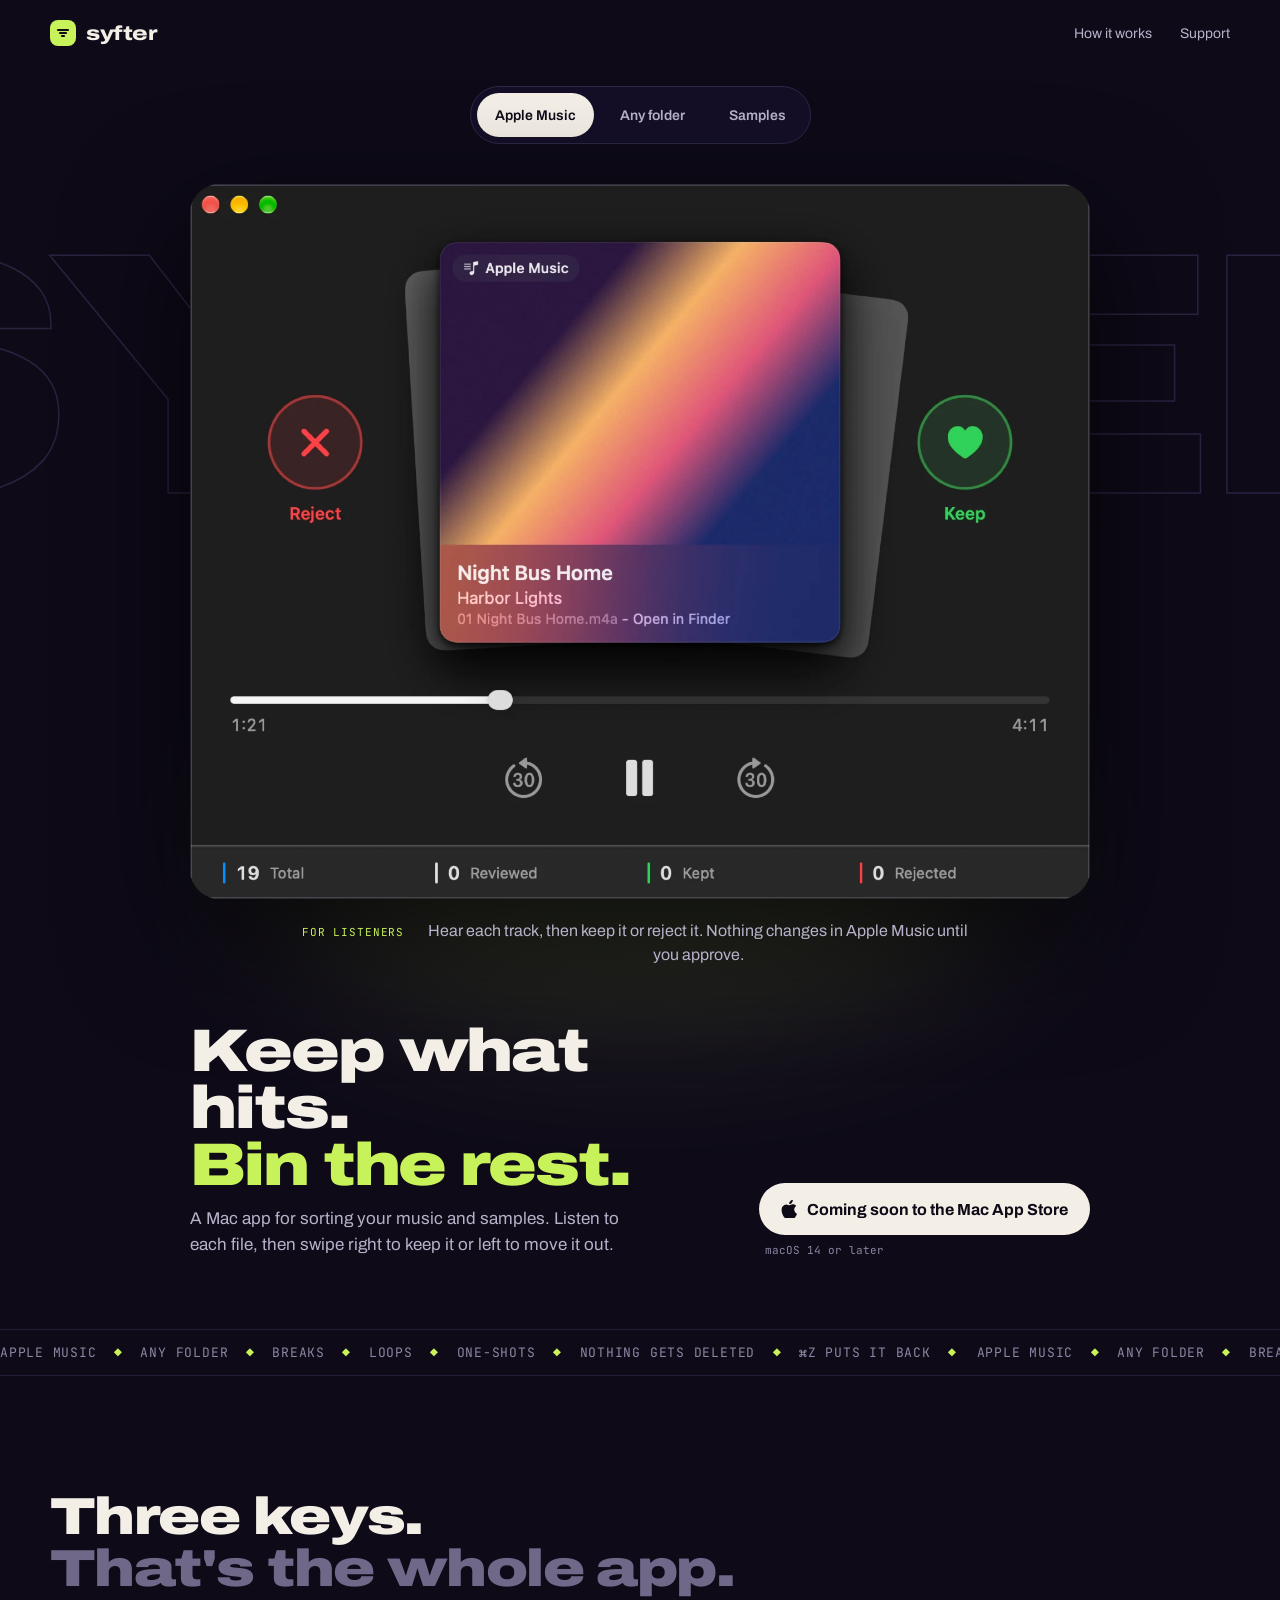
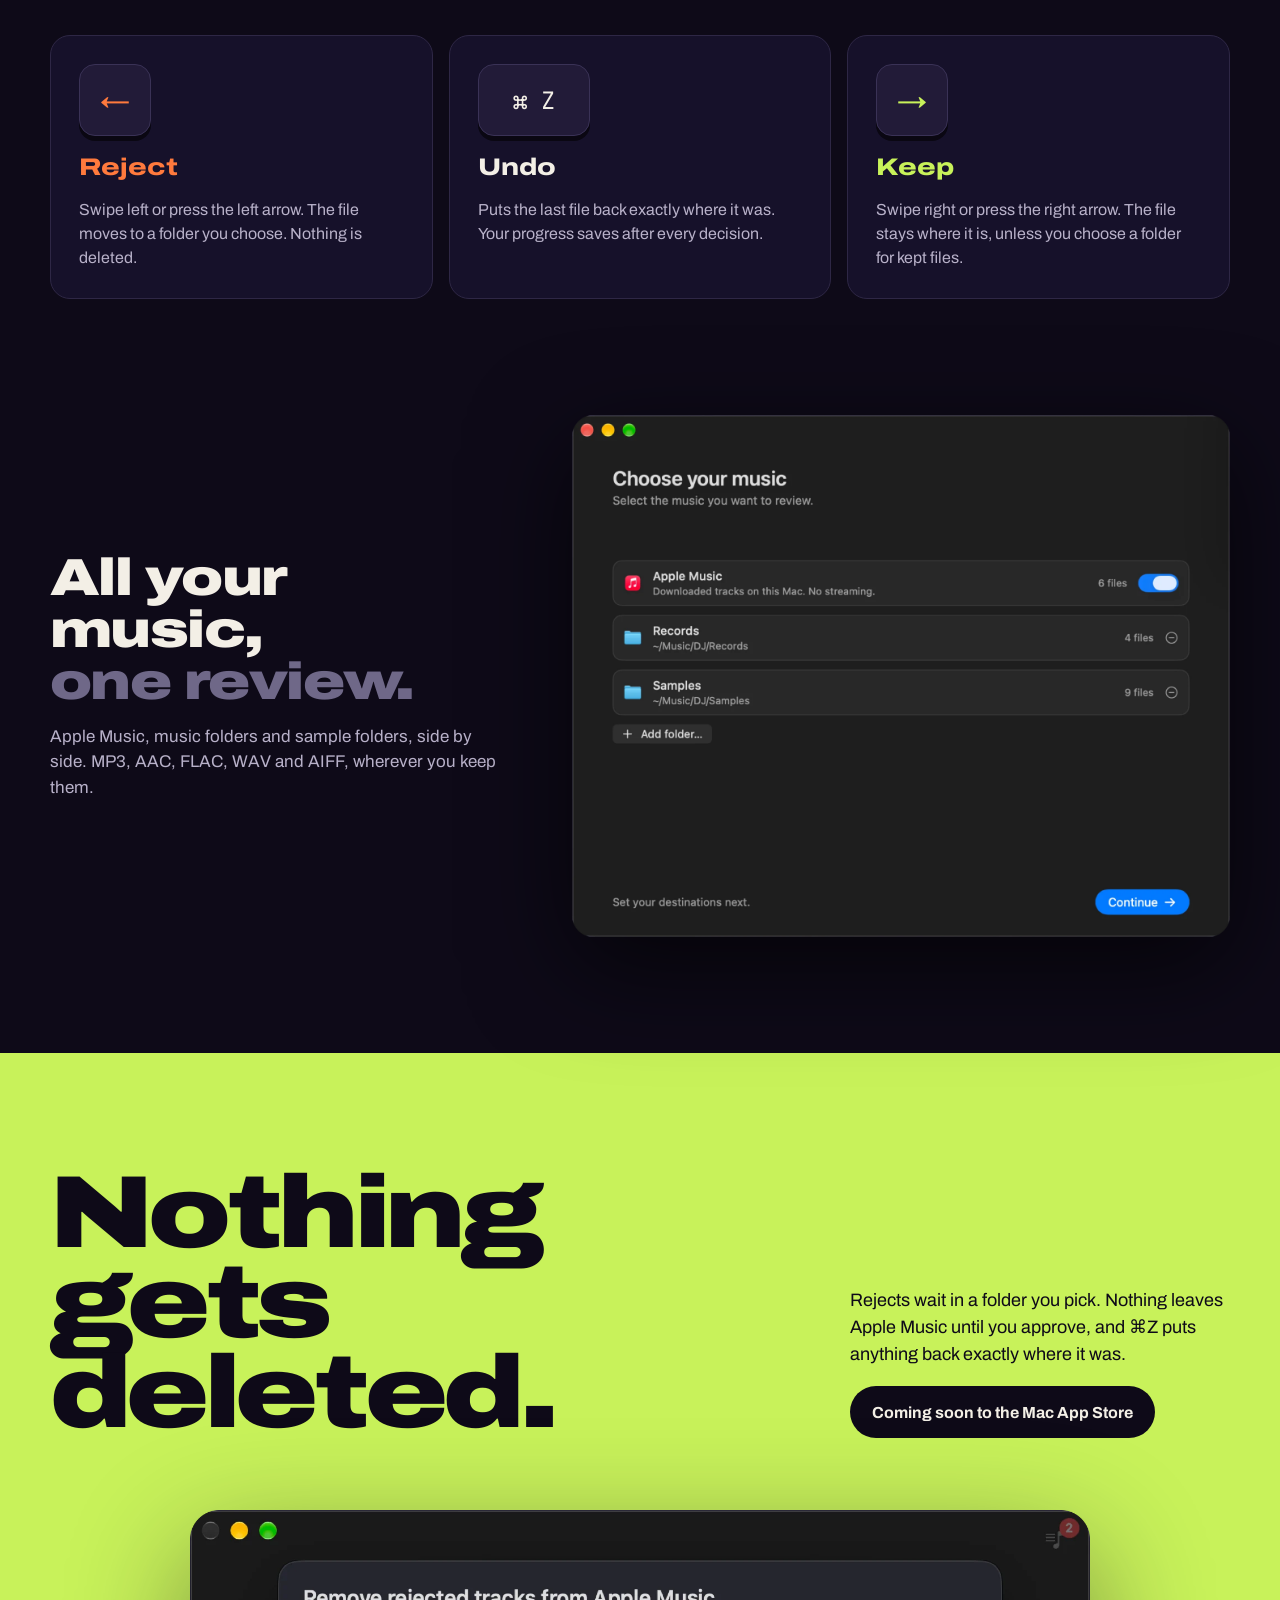
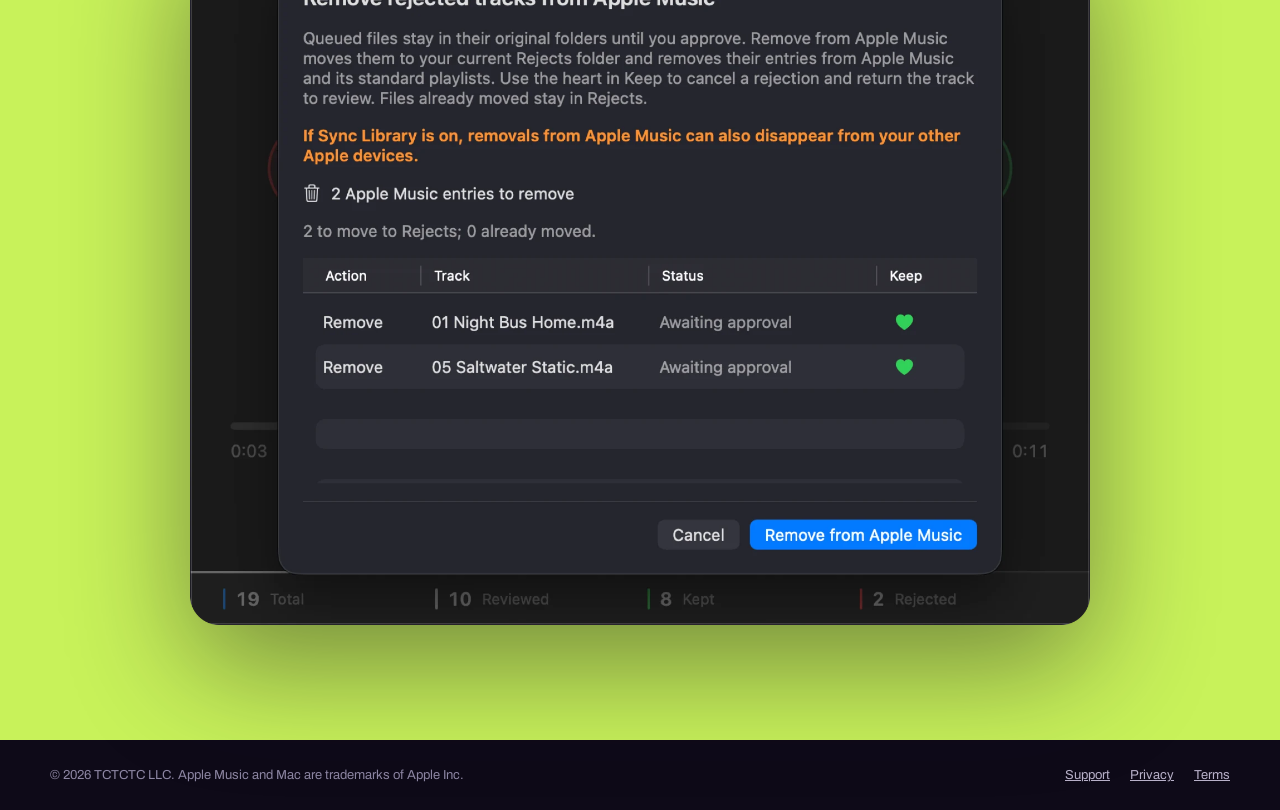
==== index.html @ 048ee3d4 "Redesign the site around the app The homepage follows the handoff brief: the real app windows lead, " ====
<!doctype html>
<html lang="en">
<head>
  <meta charset="utf-8">
  <meta name="viewport" content="width=device-width, initial-scale=1">
  <title>Syfter: sort your music and samples on Mac</title>
  <meta name="description" content="Syfter is a Mac app for sorting Apple Music, any folder of music, and your samples. Listen to each file, then keep it or reject it.">
  <link rel="canonical" href="https://syfter.app/">
  <meta property="og:type" content="website">
  <meta property="og:url" content="https://syfter.app/">
  <meta property="og:title" content="Syfter">
  <meta property="og:description" content="Keep the tracks you love. Clear out the rest.">
  <meta property="og:image" content="https://syfter.app/images/social.jpg">
  <meta name="twitter:card" content="summary_large_image">
  <meta name="theme-color" content="#0e0a18">
  <link rel="icon" href="/favicon.svg" type="image/svg+xml">
  <link rel="preconnect" href="https://fonts.googleapis.com">
  <link rel="preconnect" href="https://fonts.gstatic.com" crossorigin>
  <link rel="stylesheet" href="https://fonts.googleapis.com/css2?family=Archivo:wdth,wght@62..125,100..900&family=JetBrains+Mono:wght@400;600&display=swap">
  <link rel="preload" as="image" href="images/apple-music.webp" type="image/webp">
  <link rel="stylesheet" href="/style.css">
</head>
<body>

<section class="hero" id="top">
  <div class="hero-word" aria-hidden="true">SYFTER</div>

  <header class="site-header wrap">
    <a class="brand" href="#top">
      <span class="brand-mark" aria-hidden="true">
        <svg width="16" height="16" viewBox="0 0 16 16" fill="none" stroke="#0e0a18" stroke-width="2.2" stroke-linecap="round"><path d="M3 5h10M5 8h6M7 11h2"/></svg>
      </span>
      syfter
    </a>
    <nav class="site-nav" aria-label="Primary">
      <a href="#how">How it works</a>
      <a href="/support/">Support</a>
    </nav>
  </header>

  <div class="tabs" role="tablist" aria-label="What Syfter sorts">
    <button class="tab" role="tab" id="tab-am" aria-controls="showcase" aria-selected="true" data-index="0">Apple Music</button>
    <button class="tab" role="tab" id="tab-folder" aria-controls="showcase" aria-selected="false" tabindex="-1" data-index="1">Any folder</button>
    <button class="tab" role="tab" id="tab-samples" aria-controls="showcase" aria-selected="false" tabindex="-1" data-index="2">Samples</button>
  </div>

  <div class="showcase" id="showcase" role="tabpanel" aria-labelledby="tab-am" tabindex="0">
    <div class="showcase-glow" aria-hidden="true"></div>
    <div class="showcase-stage">
      <img class="shot" src="images/apple-music.webp" width="1626" height="1292" alt="Syfter reviewing Night Bus Home by Harbor Lights from Apple Music, with Reject and Keep on either side">
      <img class="shot" src="images/folder.webp" width="1626" height="1292" loading="lazy" hidden alt="Syfter reviewing Midnight Rollers by Cold Harbour Sound from a music folder">
      <img class="shot" src="images/samples.webp" width="1626" height="1292" loading="lazy" hidden alt="Syfter reviewing a Half Time Break 85 BPM sample">
    </div>
    <div class="showcase-caption" aria-live="off">
      <span class="kicker" data-kicker>FOR LISTENERS</span>
      <span class="caption" data-caption>Hear each track, then keep it or reject it. Nothing changes in Apple Music until you approve.</span>
    </div>
  </div>

  <div class="hero-copy">
    <div>
      <h1>Keep what hits.<br><span class="accent">Bin the rest.</span></h1>
      <p class="lede">A Mac app for sorting your music and samples. Listen to each file, then swipe right to keep it or left to move it out.</p>
    </div>
    <div class="cta-col">
      <a class="btn" href="#notify">
        <svg width="16" height="18" viewBox="0 0 16 18" fill="currentColor" aria-hidden="true"><path d="M13.2 9.6c0-2.3 1.9-3.4 2-3.5-1.1-1.6-2.8-1.8-3.4-1.8-1.4-.1-2.8.9-3.5.9-.7 0-1.8-.8-3-.8C3.7 4.4 2.2 5.3 1.4 6.8c-1.7 2.9-.4 7.2 1.2 9.6.8 1.2 1.7 2.4 3 2.4 1.2 0 1.6-.8 3.1-.8s1.8.8 3.1.8c1.3 0 2.1-1.2 2.9-2.3.9-1.3 1.3-2.6 1.3-2.7-.1 0-2.5-1-2.8-4.2zM10.9 2.8c.6-.8 1.1-1.9 1-3-.9 0-2.1.6-2.7 1.4-.6.7-1.1 1.8-1 2.9 1 .1 2.1-.5 2.7-1.3z"/></svg>
        Coming soon to the Mac App Store
      </a>
      <span class="req">macOS 14 or later</span>
    </div>
  </div>
</section>

<div class="ticker" aria-hidden="true">
  <div class="ticker-track">
    <span>APPLE MUSIC  <b>◆</b>  ANY FOLDER  <b>◆</b>  BREAKS  <b>◆</b>  LOOPS  <b>◆</b>  ONE-SHOTS  <b>◆</b>  NOTHING GETS DELETED  <b>◆</b>  ⌘Z PUTS IT BACK  <b>◆</b></span>
    <span>APPLE MUSIC  <b>◆</b>  ANY FOLDER  <b>◆</b>  BREAKS  <b>◆</b>  LOOPS  <b>◆</b>  ONE-SHOTS  <b>◆</b>  NOTHING GETS DELETED  <b>◆</b>  ⌘Z PUTS IT BACK  <b>◆</b></span>
  </div>
</div>

<section class="section" id="how">
  <div class="wrap">
    <h2>Three keys.<br><span class="dim">That's the whole app.</span></h2>
    <div class="keys">
      <div class="key-card">
        <div class="keycap is-reject" aria-hidden="true">←</div>
        <div class="key-title is-reject">Reject</div>
        <p>Swipe left or press the left arrow. The file moves to a folder you choose. Nothing is deleted.</p>
      </div>
      <div class="key-card">
        <div class="keycap keycap--wide" aria-hidden="true">⌘ Z</div>
        <div class="key-title">Undo</div>
        <p>Puts the last file back exactly where it was. Your progress saves after every decision.</p>
      </div>
      <div class="key-card">
        <div class="keycap is-keep" aria-hidden="true">→</div>
        <div class="key-title is-keep">Keep</div>
        <p>Swipe right or press the right arrow. The file stays where it is, unless you choose a folder for kept files.</p>
      </div>
    </div>
  </div>
</section>

<section class="section section--tight-top">
  <div class="wrap split">
    <div>
      <h2>All your music,<br><span class="dim">one review.</span></h2>
      <p class="lede">Apple Music, music folders and sample folders, side by side. MP3, AAC, FLAC, WAV and AIFF, wherever you keep them.</p>
    </div>
    <img src="images/choose-music.webp" width="1626" height="1292" loading="lazy" alt="Syfter's Choose your music screen, with Apple Music, a Records folder and a Samples folder selected">
  </div>
</section>

<section class="section trust" id="notify">
  <div class="wrap">
    <div class="trust-head">
      <h2>Nothing<br>gets deleted.</h2>
      <div class="trust-copy">
        <p>Rejects wait in a folder you pick. Nothing leaves Apple Music until you approve, and ⌘Z puts anything back exactly where it was.</p>
        <a class="btn btn--dark" href="#top">Coming soon to the Mac App Store</a>
      </div>
    </div>
    <img src="images/approve.webp" width="1626" height="1292" loading="lazy" alt="Syfter's approval sheet listing rejected tracks awaiting approval before removal from Apple Music">
  </div>
</section>

<footer class="site-footer">
  <div class="wrap">
    <span>© 2026 TCTCTC LLC. Apple Music and Mac are trademarks of Apple Inc.</span>
    <nav aria-label="Legal">
      <a href="/support/">Support</a>
      <a href="/privacy/">Privacy</a>
      <a href="https://www.apple.com/legal/internet-services/itunes/dev/stdeula/">Terms</a>
    </nav>
  </div>
</footer>

<script>
(() => {
  const SLIDES = [
    { kicker: 'FOR LISTENERS', caption: 'Hear each track, then keep it or reject it. Nothing changes in Apple Music until you approve.' },
    { kicker: 'FOR DJS', caption: 'Point it at one or more folders. Each song starts partway in, so you hear the part that matters.' },
    { kicker: 'FOR PRODUCERS', caption: 'Breaks, loops and one-shots, from any folder. Anything under a minute plays from the start.' }
  ];
  const tabs = [...document.querySelectorAll('.tab')];
  const imgs = [...document.querySelectorAll('.showcase-stage img')];
  const panel = document.getElementById('showcase');
  const live = panel.querySelector('.showcase-caption');
  const kicker = document.querySelector('[data-kicker]');
  const caption = document.querySelector('[data-caption]');
  const reduced = matchMedia('(prefers-reduced-motion: reduce)').matches;
  let current = 0, timer = null;

  function show(i, focus) {
    current = (i + SLIDES.length) % SLIDES.length;
    tabs.forEach((t, n) => {
      const on = n === current;
      t.setAttribute('aria-selected', on);
      t.tabIndex = on ? 0 : -1;
      if (on && focus) t.focus();
    });
    panel.setAttribute('aria-labelledby', tabs[current].id);
    imgs.forEach((img, n) => { img.hidden = n !== current; });
    kicker.textContent = SLIDES[current].kicker;
    caption.textContent = SLIDES[current].caption;
  }
  // Auto-advance stops for good on the first interaction. Only changes the visitor makes are
  // announced, so a screen reader is not read a new caption every five seconds.
  function stop() { clearInterval(timer); timer = null; live.setAttribute('aria-live', 'polite'); }

  tabs.forEach((t, n) => t.addEventListener('click', () => { stop(); show(n); }));
  document.querySelector('.tabs').addEventListener('keydown', (e) => {
    const to = { ArrowRight: current + 1, ArrowLeft: current - 1, Home: 0, End: SLIDES.length - 1 }[e.key];
    if (to === undefined) return;
    stop(); show(to, true); e.preventDefault();
  });
  if (!reduced) timer = setInterval(() => show(current + 1), 5000);
})();
</script>
</body>
</html>
---- style.css ----
:root {
  --ink: #0e0a18;
  --surface: #16112a;
  --surface-2: #221b38;
  --line: #2e2745;
  --line-2: #3a3256;
  --text: #f3efe6;
  --muted: #b8b1c9;
  --faint: #8d86a3;
  --dim: #6f6888;
  --outline: #2a2340;
  --accent: #c8f25a;   /* keep */
  --reject: #ff7a3d;
  --display: 'Archivo', system-ui, sans-serif;
  --mono: 'JetBrains Mono', ui-monospace, monospace;
  --gutter: clamp(16px, 4vw, 48px);
  --max: 1180px;
}
*, *::before, *::after { box-sizing: border-box; }
html { scroll-behavior: smooth; }
body { margin: 0; background: var(--ink); color: var(--text); font-family: var(--display); -webkit-font-smoothing: antialiased; overflow-x: hidden; }
img { max-width: 100%; height: auto; display: block; }
a { color: inherit; }
.wrap { width: 100%; max-width: var(--max); margin: 0 auto; }
.mono { font-family: var(--mono); }
.wide { font-stretch: 125%; }
.shot { filter: drop-shadow(0 40px 60px rgba(0,0,0,.7)); }

/* Header */
.site-header { position: relative; z-index: 2; display: flex; justify-content: space-between; align-items: center; gap: 16px; }
.brand { display: flex; align-items: center; gap: 10px; text-decoration: none; font-weight: 800; font-stretch: 125%; font-size: 20px; letter-spacing: -.02em; }
.brand-mark { width: 26px; height: 26px; border-radius: 8px; background: var(--accent); display: grid; place-items: center; }
.site-nav { display: flex; gap: clamp(12px, 2.5vw, 28px); font-size: 14px; }
.site-nav a { color: var(--muted); text-decoration: none; }
.site-nav a:hover { color: var(--text); }

/* Hero */
.hero { position: relative; padding: 20px var(--gutter) 72px; display: flex; flex-direction: column; align-items: center; gap: clamp(24px, 3.5vw, 40px); overflow: hidden; }
.hero-word { position: absolute; left: 50%; top: clamp(150px, 20vw, 240px); transform: translateX(-50%); font-size: clamp(120px, 27vw, 400px); font-weight: 900; font-stretch: 125%; letter-spacing: -.04em; line-height: .8; color: transparent; -webkit-text-stroke: 1.5px var(--outline); white-space: nowrap; pointer-events: none; user-select: none; }
.tabs { position: relative; display: flex; flex-wrap: wrap; justify-content: center; gap: 8px; padding: 6px; border-radius: 999px; background: rgba(22,17,42,.85); border: 1px solid var(--line); }
.tab { min-height: 44px; padding: 0 18px; border-radius: 999px; border: 0; cursor: pointer; font: 600 14px var(--display); background: transparent; color: var(--muted); transition: background .2s, color .2s; }
.tab[aria-selected="true"] { background: var(--text); color: var(--ink); }
.tab:focus-visible { outline: 2px solid var(--accent); outline-offset: 2px; }
.showcase { position: relative; margin: 0; width: 100%; max-width: 900px; }
.showcase-glow { position: absolute; left: 8%; right: 8%; bottom: -6%; height: 40%; background: var(--accent); opacity: .16; filter: blur(80px); border-radius: 50%; }
.showcase-stage { position: relative; display: grid; }
/* A true crossfade: the outgoing image keeps its visibility until its fade has finished. */
.showcase-stage img { grid-area: 1 / 1; transition: opacity .45s ease, visibility 0s; }
.showcase-stage img[hidden] { display: block; opacity: 0; visibility: hidden; transition: opacity .45s ease, visibility 0s linear .45s; }
.showcase:focus-visible { outline: 2px solid var(--accent); outline-offset: 8px; border-radius: 12px; }
.showcase-caption { position: relative; margin-top: 20px; display: flex; flex-wrap: wrap; align-items: baseline; justify-content: center; gap: 6px 14px; text-align: center; }
.kicker { font-family: var(--mono); font-size: 11px; letter-spacing: .08em; color: var(--accent); }
.caption { color: var(--muted); font-size: 16px; line-height: 1.5; max-width: 560px; }
.hero-copy { position: relative; width: 100%; max-width: 900px; margin-top: 16px; display: flex; flex-wrap: wrap; align-items: flex-end; justify-content: space-between; gap: 24px; }
.hero-copy > div:first-child { flex: 1 1 380px; display: flex; flex-direction: column; gap: 12px; }
h1 { margin: 0; font-weight: 900; font-stretch: 125%; font-size: clamp(34px, 5.4vw, 60px); line-height: .95; letter-spacing: -.035em; }
.accent { color: var(--accent); }
.lede { margin: 0; color: var(--muted); font-size: 17px; line-height: 1.5; max-width: 460px; }
.cta-col { display: flex; flex-direction: column; gap: 8px; align-items: flex-start; }
.btn { display: inline-flex; align-items: center; gap: 10px; min-height: 52px; padding: 0 22px; border-radius: 999px; background: var(--text); color: var(--ink); text-decoration: none; font-weight: 700; font-size: 16px; }
.btn--dark { background: var(--ink); color: var(--text); }
.req { font-family: var(--mono); font-size: 11px; color: var(--faint); padding-left: 6px; }

/* Ticker */
.ticker { border-block: 1px solid #241d38; padding: 14px 0; overflow: hidden; font-family: var(--mono); font-size: 13px; letter-spacing: .06em; color: var(--faint); }
.ticker-track { display: flex; width: max-content; animation: tick 40s linear infinite; }
.ticker-track span { white-space: pre; padding-right: 1.5em; }
.ticker b { color: var(--accent); font-weight: 400; }
@keyframes tick { to { transform: translateX(-50%); } }

/* Sections */
.section { padding: clamp(64px, 9vw, 120px) var(--gutter); }
.section--tight-top { padding-top: 0; }
h2 { margin: 0; font-weight: 900; font-stretch: 125%; font-size: clamp(30px, 4.6vw, 52px); letter-spacing: -.03em; line-height: 1; }
h2 .dim { color: var(--dim); }
.keys { display: flex; flex-wrap: wrap; gap: 16px; margin-top: 40px; }
.key-card { flex: 1 1 260px; background: var(--surface); border: 1px solid var(--line); border-radius: 20px; padding: 28px; display: flex; flex-direction: column; gap: 18px; }
.keycap { width: 72px; height: 72px; border-radius: 16px; background: var(--surface-2); border: 1px solid var(--line-2); box-shadow: 0 5px 0 #0a0712; display: grid; place-items: center; font-size: 30px; }
.keycap--wide { width: 112px; font-family: var(--mono); font-size: 24px; }
.key-title { font-weight: 800; font-stretch: 125%; font-size: 24px; }
.key-card p { margin: 0; color: var(--muted); font-size: 16px; line-height: 1.5; }
.is-reject { color: var(--reject); }
.is-keep { color: var(--accent); }
.split { display: flex; flex-wrap: wrap; align-items: center; gap: clamp(32px, 5vw, 64px); }
.split > div { flex: 1 1 320px; display: flex; flex-direction: column; gap: 16px; }
.split > img { flex: 1 1 520px; min-width: 0; filter: drop-shadow(0 30px 50px rgba(0,0,0,.65)); }

/* Trust */
.trust { background: var(--accent); color: var(--ink); }
.trust .wrap { display: flex; flex-direction: column; gap: clamp(40px, 6vw, 72px); }
.trust-head { display: flex; flex-wrap: wrap; align-items: flex-end; justify-content: space-between; gap: 32px; }
.trust h2 { flex: 1 1 480px; font-size: clamp(44px, 8vw, 110px); letter-spacing: -.045em; line-height: .88; }
.trust-copy { flex: 0 1 380px; display: flex; flex-direction: column; gap: 18px; }
.trust-copy p { margin: 0; font-size: 18px; line-height: 1.5; }
.trust-copy .btn { align-self: flex-start; }
.trust img { width: 100%; max-width: 900px; margin: 0 auto; filter: drop-shadow(0 40px 60px rgba(14,10,24,.45)); }

/* Footer */
.site-footer { padding: 28px var(--gutter); }
.site-footer .wrap { display: flex; flex-wrap: wrap; justify-content: space-between; gap: 16px; font-size: 13px; color: var(--faint); }
.site-footer nav { display: flex; gap: 20px; }
.site-footer a { color: var(--muted); }

/* Support and Privacy: the same ground, header and footer, with a readable text column. */
.page-top { padding: 20px var(--gutter) 0; }
.page { max-width: 720px; margin: 0 auto; padding: clamp(48px, 8vw, 96px) var(--gutter) clamp(64px, 9vw, 120px); font-size: 17px; line-height: 1.6; }
.page h1 { font-size: clamp(34px, 5.4vw, 60px); }
.page .updated { margin: 14px 0 0; font-family: var(--mono); font-size: 12px; letter-spacing: .04em; color: var(--faint); }
.page h2 { margin-top: 48px; font-size: clamp(22px, 3vw, 28px); line-height: 1.15; letter-spacing: -.02em; }
.page p, .page li { color: var(--muted); }
.page ul { padding-left: 22px; }
.page li + li { margin-top: 6px; }
.page a { color: var(--accent); }
.contact { margin-top: 28px; padding: 20px 24px; border-radius: 20px; background: var(--surface); border: 1px solid var(--line); }
.contact p { margin: 0; color: var(--text); }
.contact a { font-weight: 700; }
details { border-bottom: 1px solid var(--line); padding: 16px 0; }
details:first-of-type { margin-top: 20px; border-top: 1px solid var(--line); }
summary { min-height: 28px; cursor: pointer; font-weight: 700; color: var(--text); list-style-position: inside; }
summary:focus-visible { outline: 2px solid var(--accent); outline-offset: 4px; }
details p, details ul { margin: 12px 0 0; }
kbd { font: 600 13px/1 var(--mono); padding: 3px 7px; border-radius: 6px; background: var(--surface-2); border: 1px solid var(--line-2); box-shadow: 0 2px 0 #0a0712; color: var(--text); }

@media (prefers-reduced-motion: reduce) {
  html { scroll-behavior: auto; }
  .ticker-track { animation: none; }
  .showcase-stage img, .showcase-stage img[hidden] { transition: none; }
}
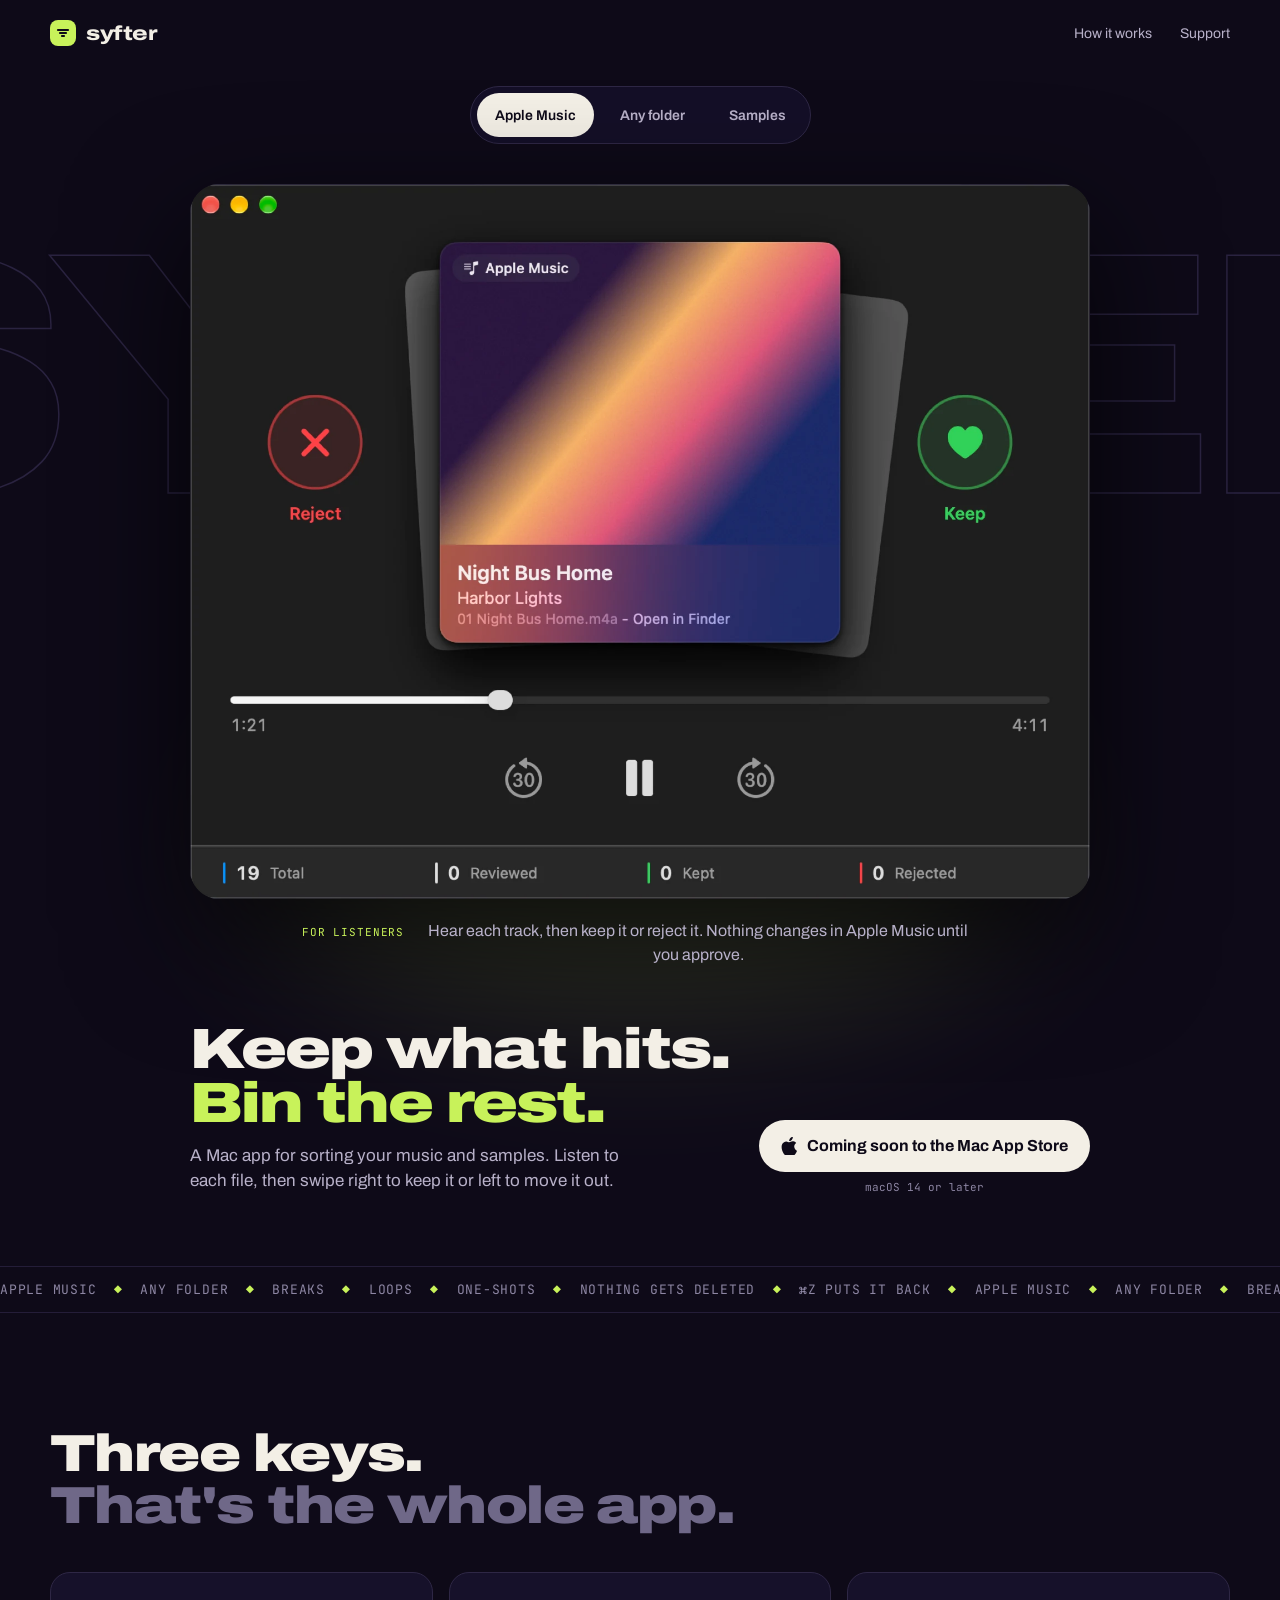
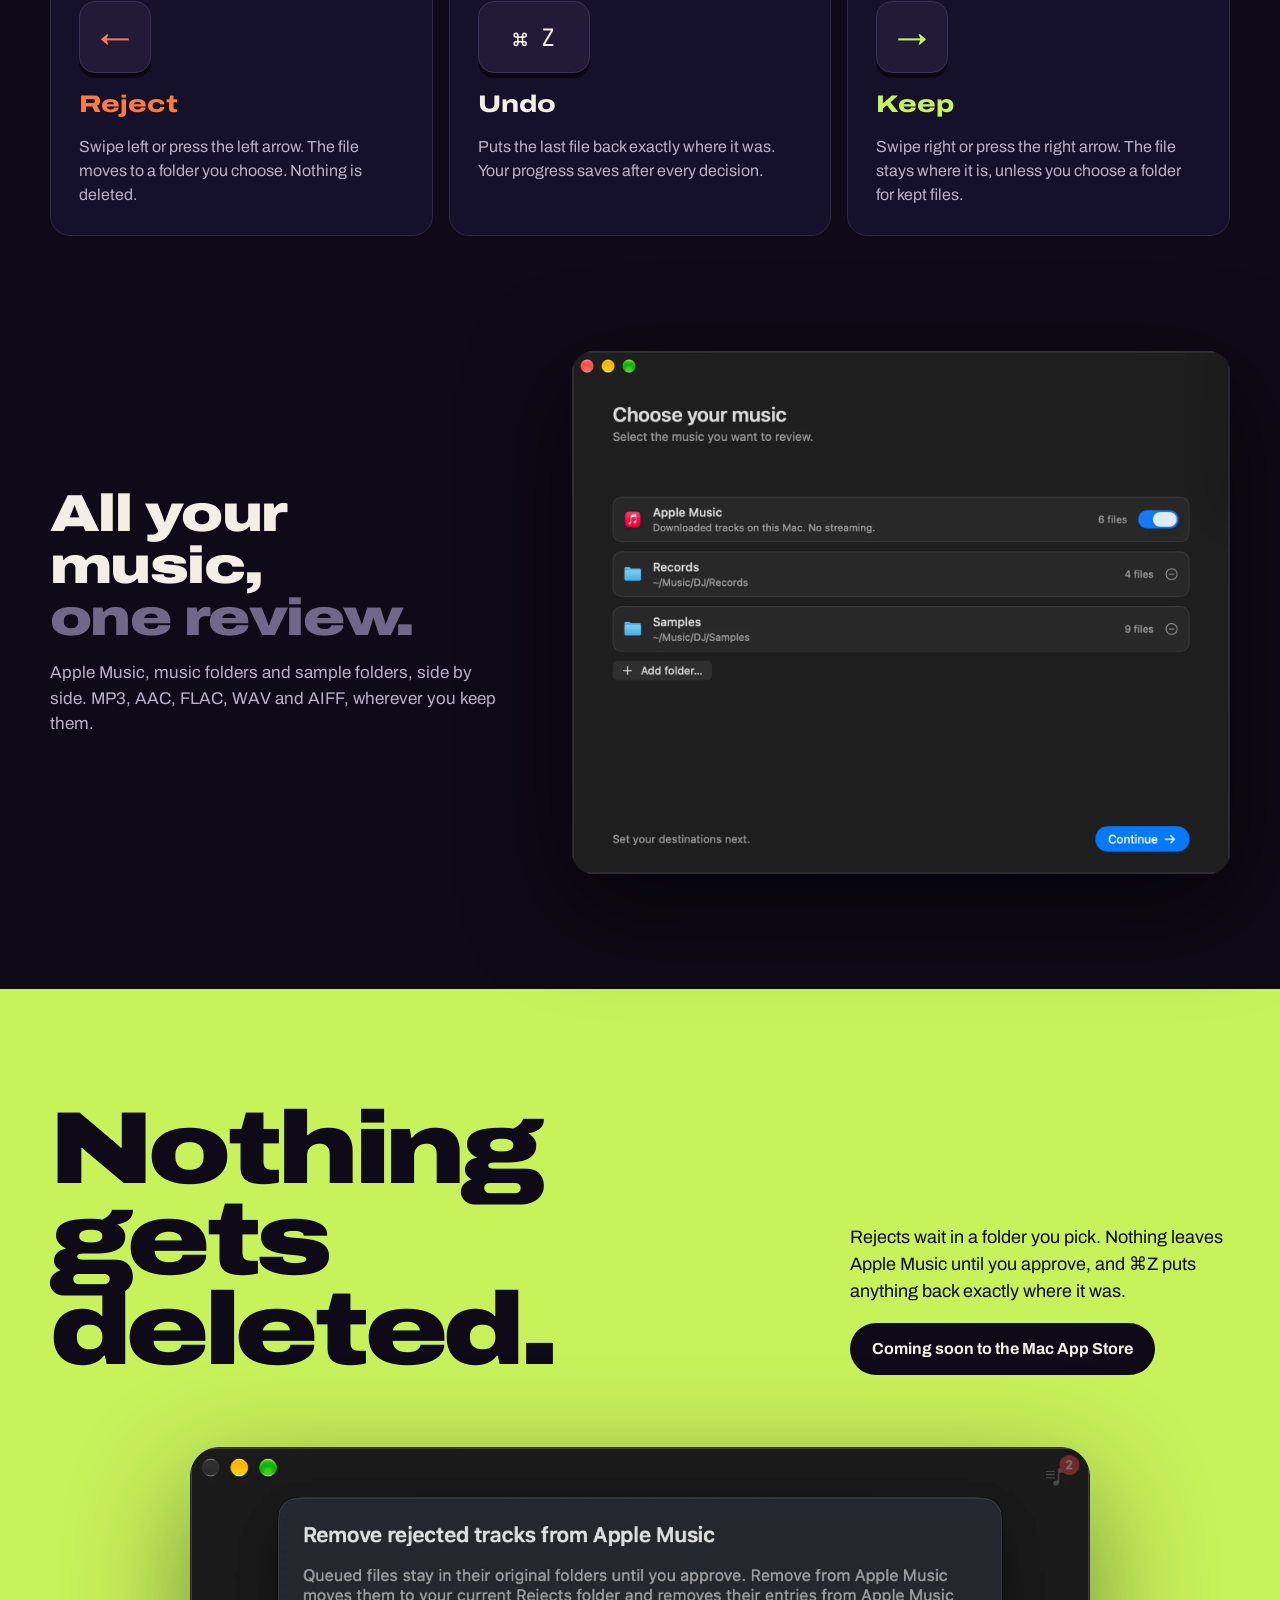
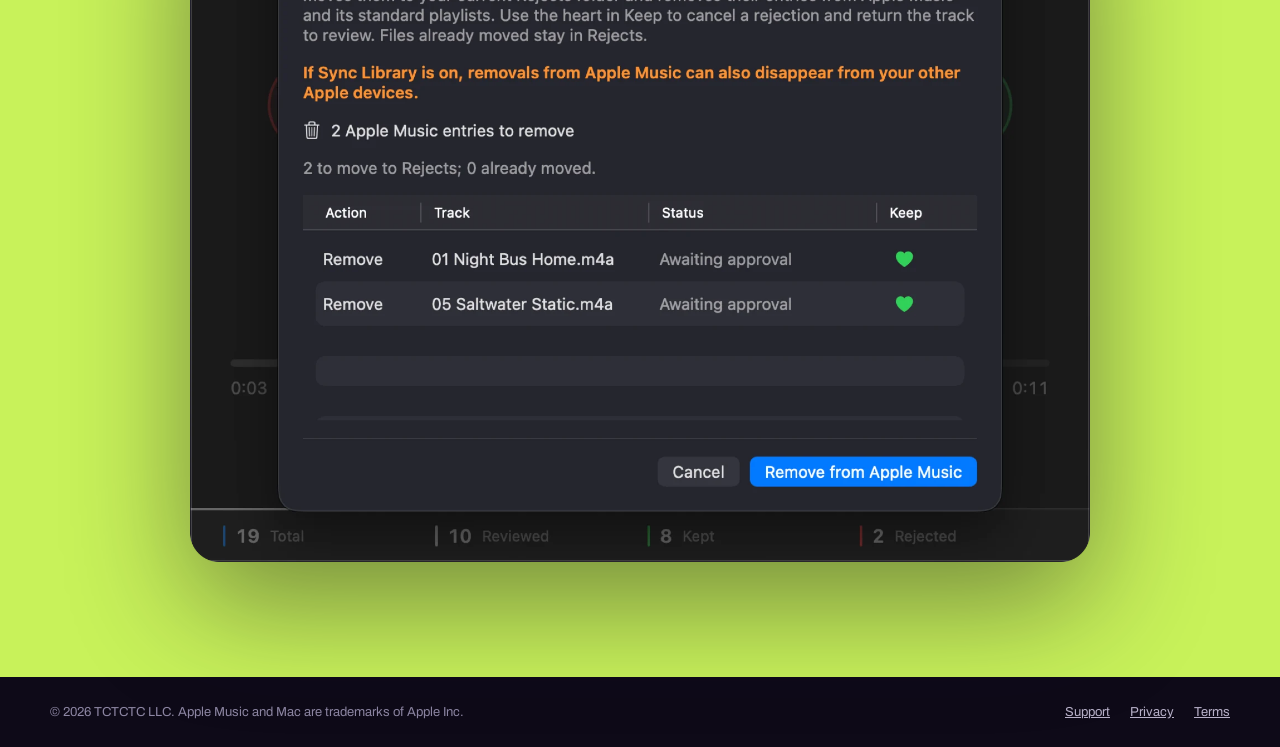
==== commit b7c98406: "Keep the headline lines whole, center the note, never end the ticker "Keep what hits." is sized to i" ====
--- a/index.html
+++ b/index.html
@@ -74,8 +74,8 @@
 
 <div class="ticker" aria-hidden="true">
   <div class="ticker-track">
-    <span>APPLE MUSIC  <b>◆</b>  ANY FOLDER  <b>◆</b>  BREAKS  <b>◆</b>  LOOPS  <b>◆</b>  ONE-SHOTS  <b>◆</b>  NOTHING GETS DELETED  <b>◆</b>  ⌘Z PUTS IT BACK  <b>◆</b></span>
-    <span>APPLE MUSIC  <b>◆</b>  ANY FOLDER  <b>◆</b>  BREAKS  <b>◆</b>  LOOPS  <b>◆</b>  ONE-SHOTS  <b>◆</b>  NOTHING GETS DELETED  <b>◆</b>  ⌘Z PUTS IT BACK  <b>◆</b></span>
+    <span>APPLE MUSIC  <b>◆</b>  ANY FOLDER  <b>◆</b>  BREAKS  <b>◆</b>  LOOPS  <b>◆</b>  ONE-SHOTS  <b>◆</b>  NOTHING GETS DELETED  <b>◆</b>  ⌘Z PUTS IT BACK  <b>◆</b>  APPLE MUSIC  <b>◆</b>  ANY FOLDER  <b>◆</b>  BREAKS  <b>◆</b>  LOOPS  <b>◆</b>  ONE-SHOTS  <b>◆</b>  NOTHING GETS DELETED  <b>◆</b>  ⌘Z PUTS IT BACK  <b>◆</b>  APPLE MUSIC  <b>◆</b>  ANY FOLDER  <b>◆</b>  BREAKS  <b>◆</b>  LOOPS  <b>◆</b>  ONE-SHOTS  <b>◆</b>  NOTHING GETS DELETED  <b>◆</b>  ⌘Z PUTS IT BACK  <b>◆</b>  APPLE MUSIC  <b>◆</b>  ANY FOLDER  <b>◆</b>  BREAKS  <b>◆</b>  LOOPS  <b>◆</b>  ONE-SHOTS  <b>◆</b>  NOTHING GETS DELETED  <b>◆</b>  ⌘Z PUTS IT BACK  <b>◆</b>  </span>
+    <span>APPLE MUSIC  <b>◆</b>  ANY FOLDER  <b>◆</b>  BREAKS  <b>◆</b>  LOOPS  <b>◆</b>  ONE-SHOTS  <b>◆</b>  NOTHING GETS DELETED  <b>◆</b>  ⌘Z PUTS IT BACK  <b>◆</b>  APPLE MUSIC  <b>◆</b>  ANY FOLDER  <b>◆</b>  BREAKS  <b>◆</b>  LOOPS  <b>◆</b>  ONE-SHOTS  <b>◆</b>  NOTHING GETS DELETED  <b>◆</b>  ⌘Z PUTS IT BACK  <b>◆</b>  APPLE MUSIC  <b>◆</b>  ANY FOLDER  <b>◆</b>  BREAKS  <b>◆</b>  LOOPS  <b>◆</b>  ONE-SHOTS  <b>◆</b>  NOTHING GETS DELETED  <b>◆</b>  ⌘Z PUTS IT BACK  <b>◆</b>  APPLE MUSIC  <b>◆</b>  ANY FOLDER  <b>◆</b>  BREAKS  <b>◆</b>  LOOPS  <b>◆</b>  ONE-SHOTS  <b>◆</b>  NOTHING GETS DELETED  <b>◆</b>  ⌘Z PUTS IT BACK  <b>◆</b>  </span>
   </div>
 </div>
 
--- a/style.css
+++ b/style.css
@@ -52,19 +52,22 @@
 .kicker { font-family: var(--mono); font-size: 11px; letter-spacing: .08em; color: var(--accent); }
 .caption { color: var(--muted); font-size: 16px; line-height: 1.5; max-width: 560px; }
 .hero-copy { position: relative; width: 100%; max-width: 900px; margin-top: 16px; display: flex; flex-wrap: wrap; align-items: flex-end; justify-content: space-between; gap: 24px; }
-.hero-copy > div:first-child { flex: 1 1 380px; display: flex; flex-direction: column; gap: 12px; }
+.hero-copy > div:first-child { flex: 1 1 380px; display: flex; flex-direction: column; gap: 12px; container-type: inline-size; }
 h1 { margin: 0; font-weight: 900; font-stretch: 125%; font-size: clamp(34px, 5.4vw, 60px); line-height: .95; letter-spacing: -.035em; }
+/* Each line of the hero headline stays on one row: "Keep what hits." is 9.52em wide, so it is sized to its column. */
+.hero-copy h1 { white-space: nowrap; font-size: clamp(26px, 10.4cqi, 60px); }
 .accent { color: var(--accent); }
 .lede { margin: 0; color: var(--muted); font-size: 17px; line-height: 1.5; max-width: 460px; }
-.cta-col { display: flex; flex-direction: column; gap: 8px; align-items: flex-start; }
+.cta-col { display: flex; flex-direction: column; gap: 8px; align-items: center; }
 .btn { display: inline-flex; align-items: center; gap: 10px; min-height: 52px; padding: 0 22px; border-radius: 999px; background: var(--text); color: var(--ink); text-decoration: none; font-weight: 700; font-size: 16px; }
 .btn--dark { background: var(--ink); color: var(--text); }
-.req { font-family: var(--mono); font-size: 11px; color: var(--faint); padding-left: 6px; }
+.req { font-family: var(--mono); font-size: 11px; color: var(--faint); }
 
 /* Ticker */
 .ticker { border-block: 1px solid #241d38; padding: 14px 0; overflow: hidden; font-family: var(--mono); font-size: 13px; letter-spacing: .06em; color: var(--faint); }
-.ticker-track { display: flex; width: max-content; animation: tick 40s linear infinite; }
-.ticker-track span { white-space: pre; padding-right: 1.5em; }
+/* Each half holds the phrase four times (about 3,800px), so the loop never shows an end, even on an ultrawide screen. */
+.ticker-track { display: flex; width: max-content; animation: tick 160s linear infinite; }
+.ticker-track span { white-space: pre; }
 .ticker b { color: var(--accent); font-weight: 400; }
 @keyframes tick { to { transform: translateX(-50%); } }
 
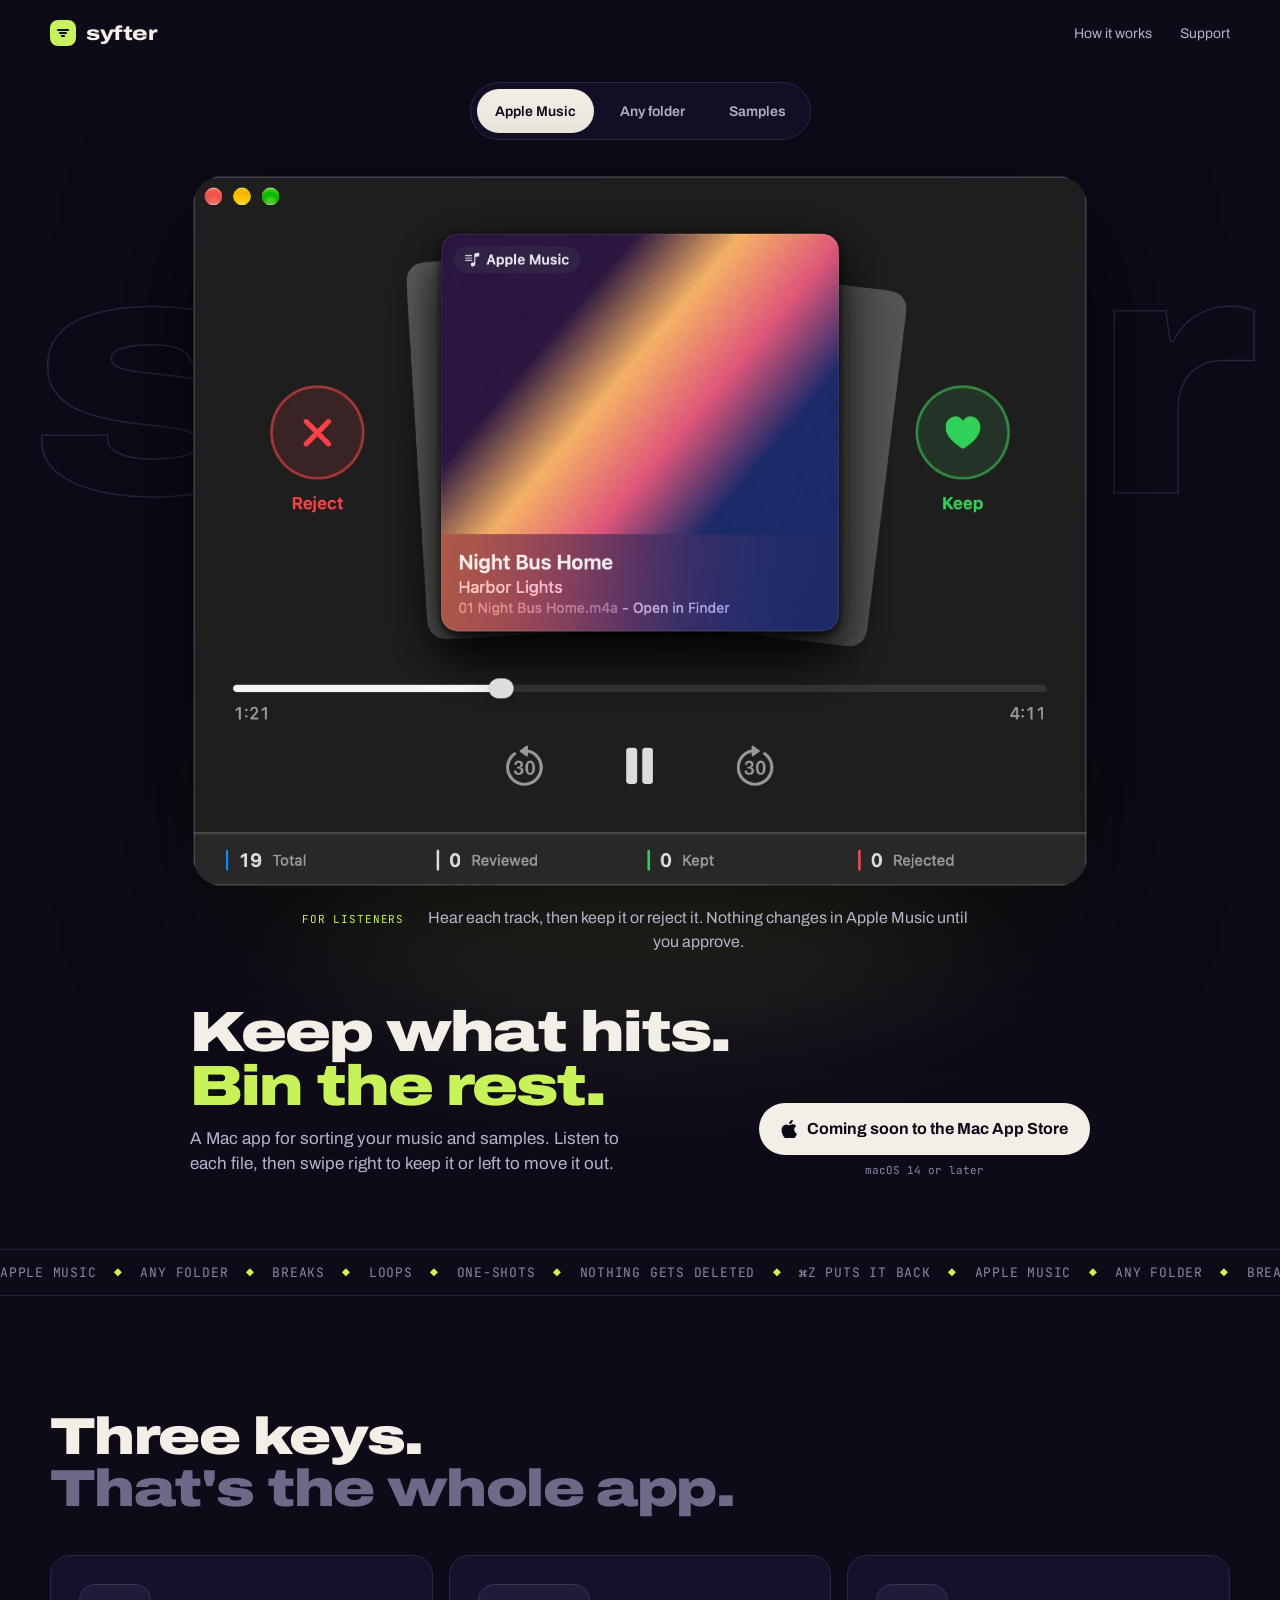
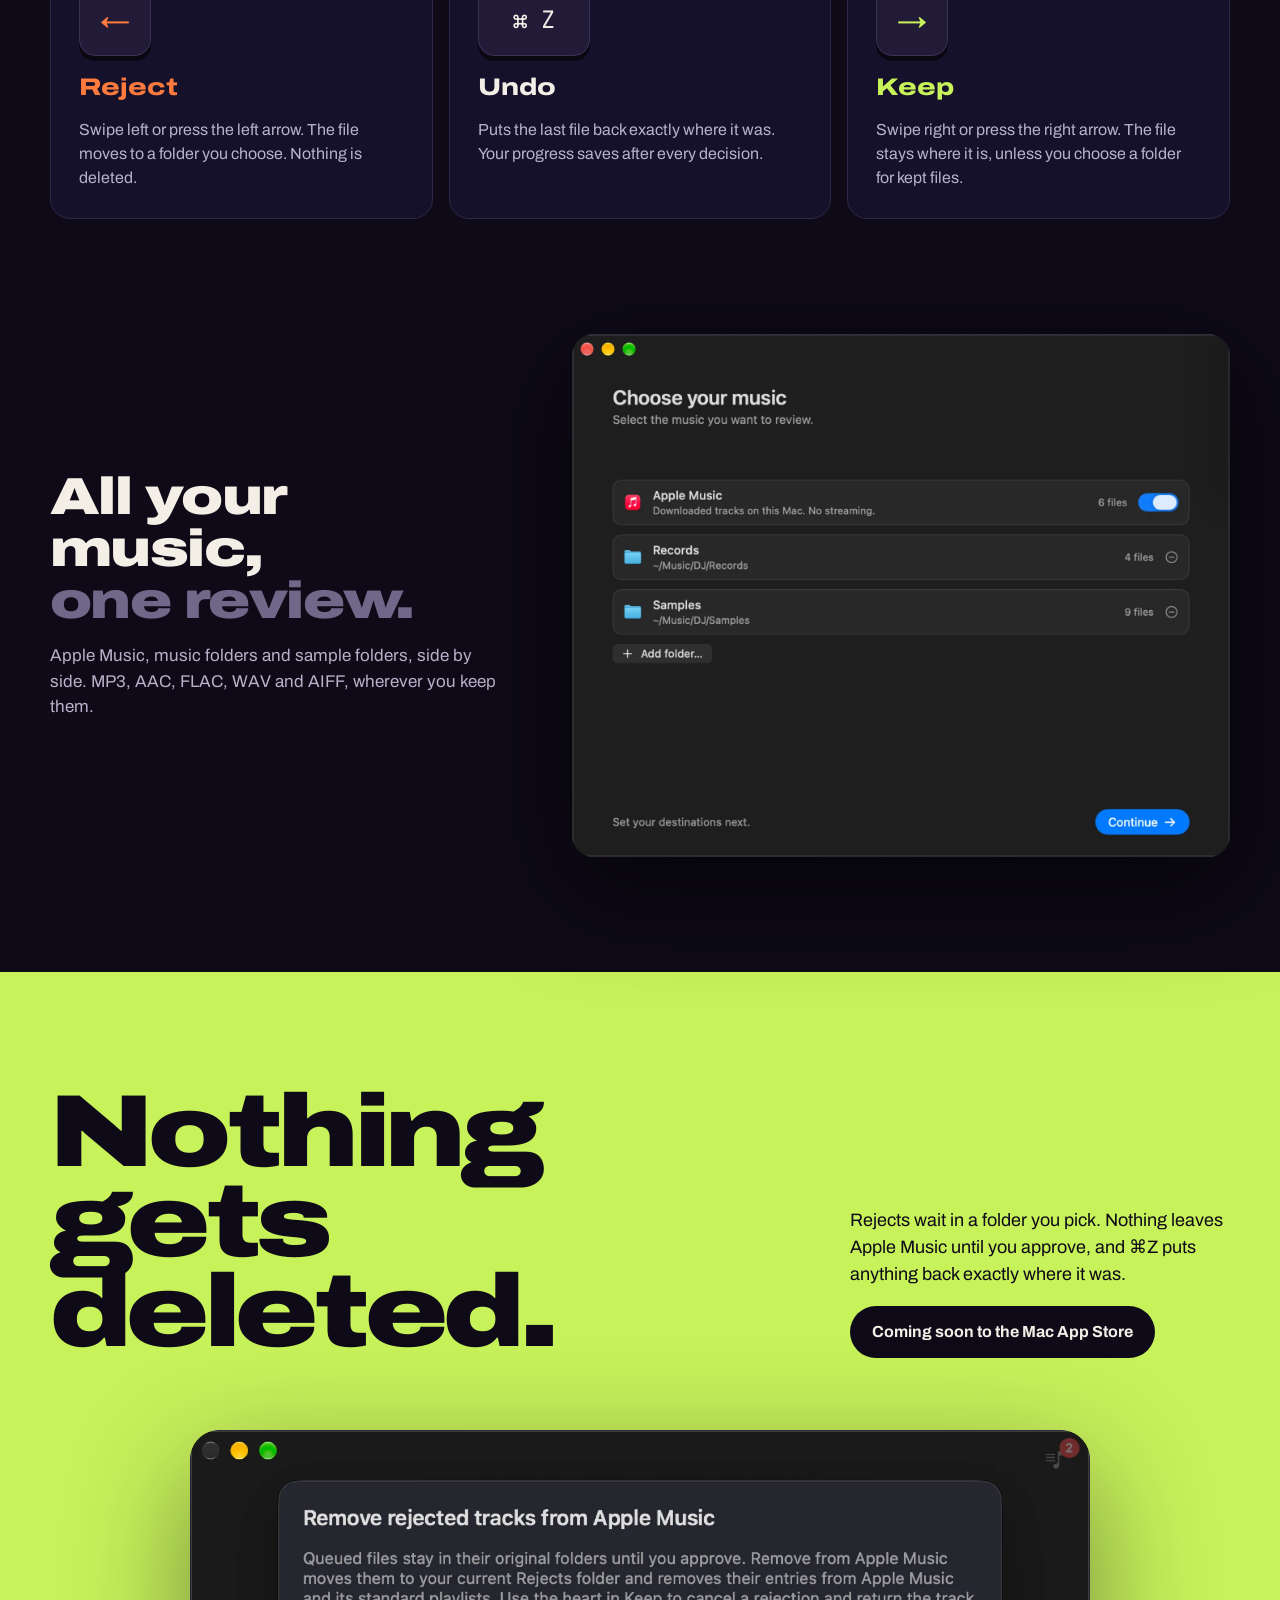
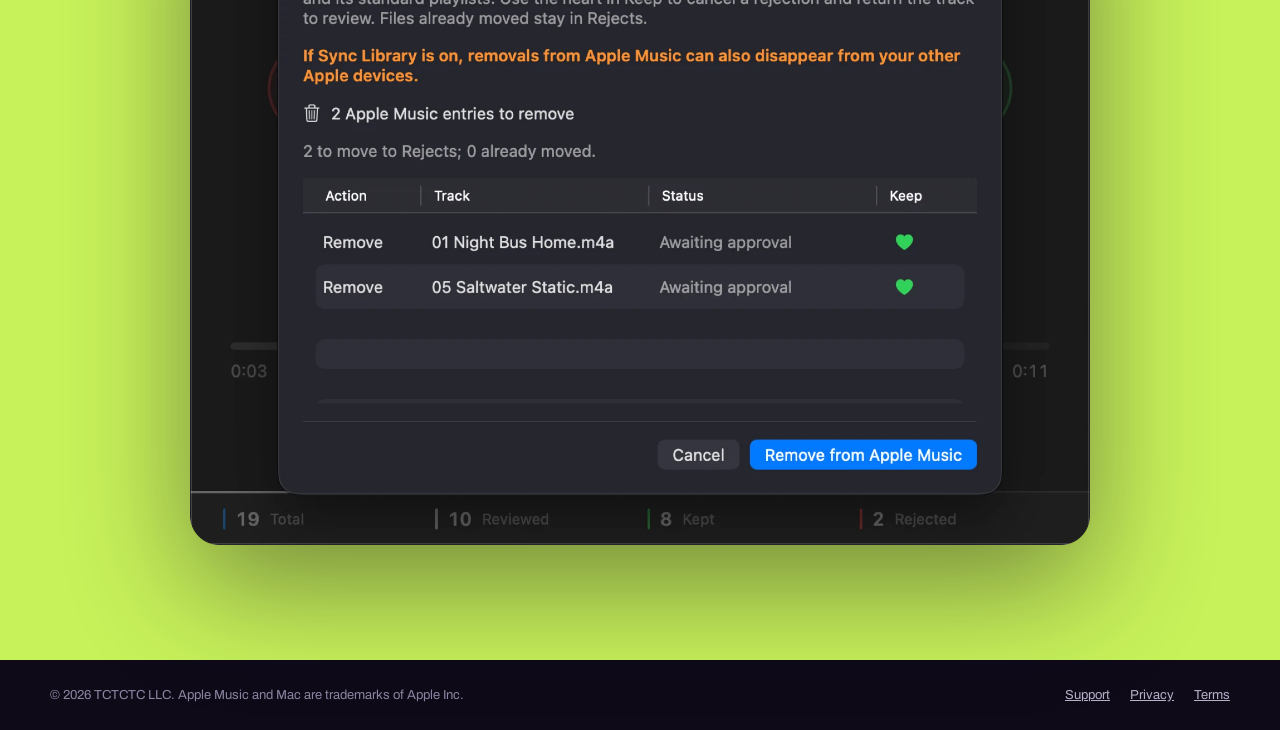
==== commit 3122c5a6: "Set the background wordmark like the logo Lowercase "syfter" at the logo's weight and letter spacing" ====
--- a/index.html
+++ b/index.html
@@ -23,7 +23,7 @@
 <body>
 
 <section class="hero" id="top">
-  <div class="hero-word" aria-hidden="true">SYFTER</div>
+  <div class="hero-word" aria-hidden="true">syfter</div>
 
   <header class="site-header wrap">
     <a class="brand" href="#top">
--- a/style.css
+++ b/style.css
@@ -35,13 +35,15 @@
 .site-nav a:hover { color: var(--text); }
 
 /* Hero */
-.hero { position: relative; padding: 20px var(--gutter) 72px; display: flex; flex-direction: column; align-items: center; gap: clamp(24px, 3.5vw, 40px); overflow: hidden; }
-.hero-word { position: absolute; left: 50%; top: clamp(150px, 20vw, 240px); transform: translateX(-50%); font-size: clamp(120px, 27vw, 400px); font-weight: 900; font-stretch: 125%; letter-spacing: -.04em; line-height: .8; color: transparent; -webkit-text-stroke: 1.5px var(--outline); white-space: nowrap; pointer-events: none; user-select: none; }
+.hero { position: relative; padding: 20px var(--gutter) 72px; display: flex; flex-direction: column; align-items: center; gap: clamp(24px, 3.5vw, 40px); gap: clamp(16px, min(3.5vw, 4svh), 40px); overflow: hidden; }
+.hero-word { position: absolute; left: 50%; top: clamp(150px, 20vw, 240px); transform: translateX(-50%); font-size: clamp(120px, 27vw, 400px); font-weight: 800; font-stretch: 125%; letter-spacing: -.02em; line-height: .8; color: transparent; -webkit-text-stroke: 1.5px var(--outline); white-space: nowrap; pointer-events: none; user-select: none; }
 .tabs { position: relative; display: flex; flex-wrap: wrap; justify-content: center; gap: 8px; padding: 6px; border-radius: 999px; background: rgba(22,17,42,.85); border: 1px solid var(--line); }
 .tab { min-height: 44px; padding: 0 18px; border-radius: 999px; border: 0; cursor: pointer; font: 600 14px var(--display); background: transparent; color: var(--muted); transition: background .2s, color .2s; }
 .tab[aria-selected="true"] { background: var(--text); color: var(--ink); }
 .tab:focus-visible { outline: 2px solid var(--accent); outline-offset: 2px; }
-.showcase { position: relative; margin: 0; width: 100%; max-width: 900px; }
+/* The whole app window fits on the first screen: its width follows the screen height (the crops
+   are 1626 x 1292), never wider than 900px and never narrower than 380px, about 300px tall. */
+.showcase { position: relative; margin: 0; width: 100%; max-width: 900px; max-width: min(900px, max(380px, (100svh - 190px) * 1.2585)); }
 .showcase-glow { position: absolute; left: 8%; right: 8%; bottom: -6%; height: 40%; background: var(--accent); opacity: .16; filter: blur(80px); border-radius: 50%; }
 .showcase-stage { position: relative; display: grid; }
 /* A true crossfade: the outgoing image keeps its visibility until its fade has finished. */
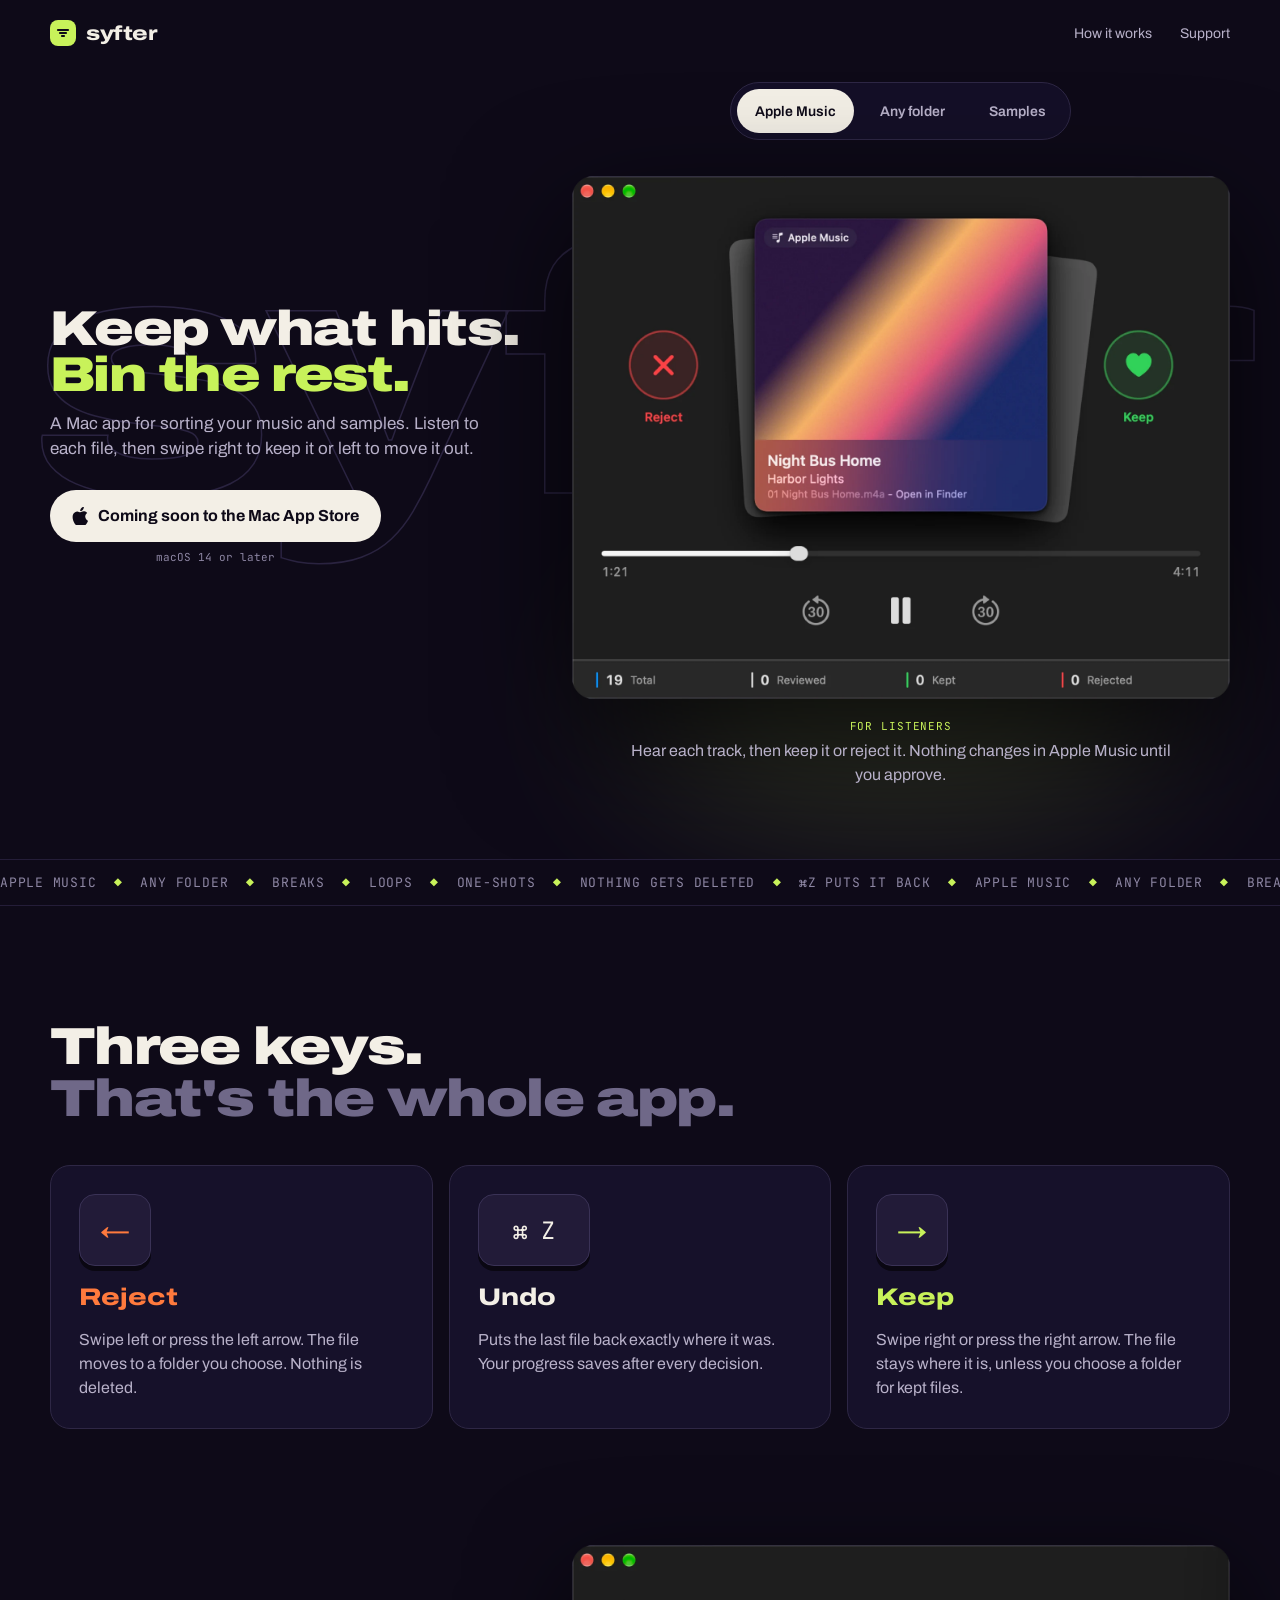
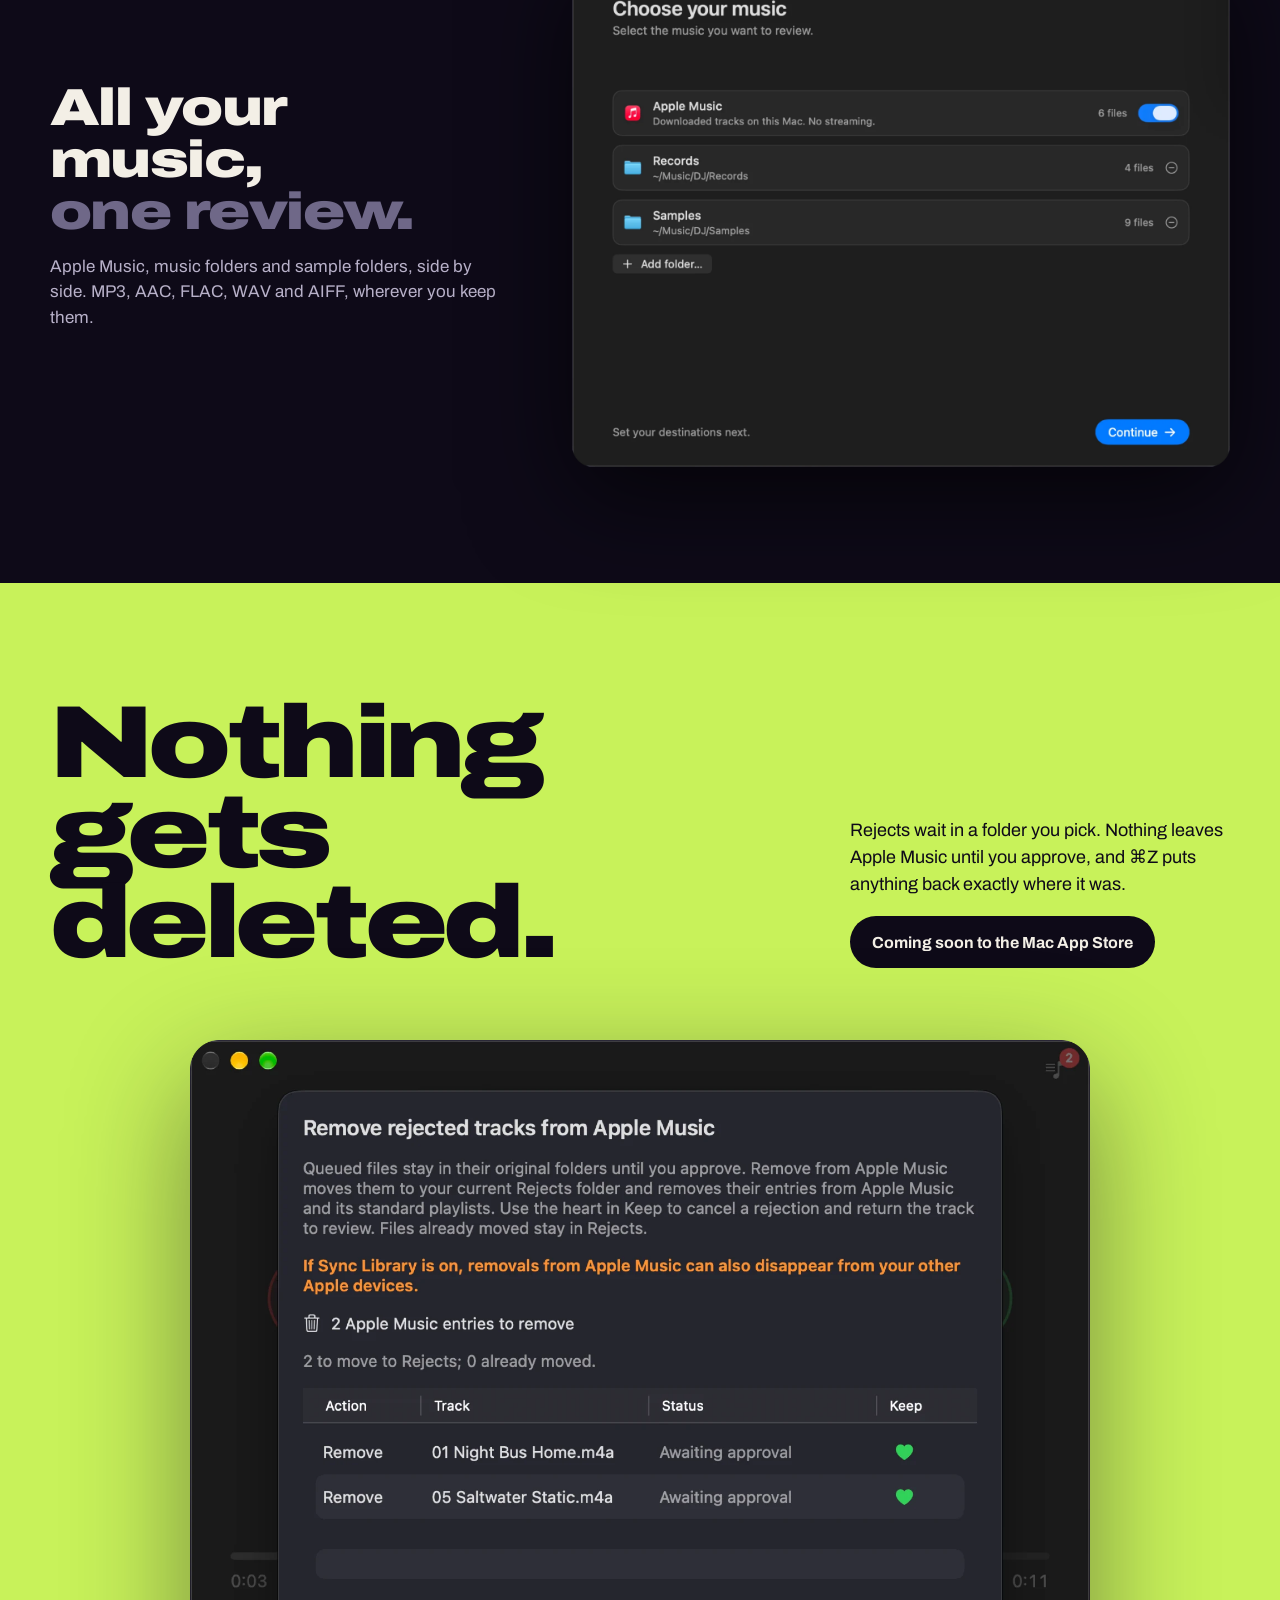
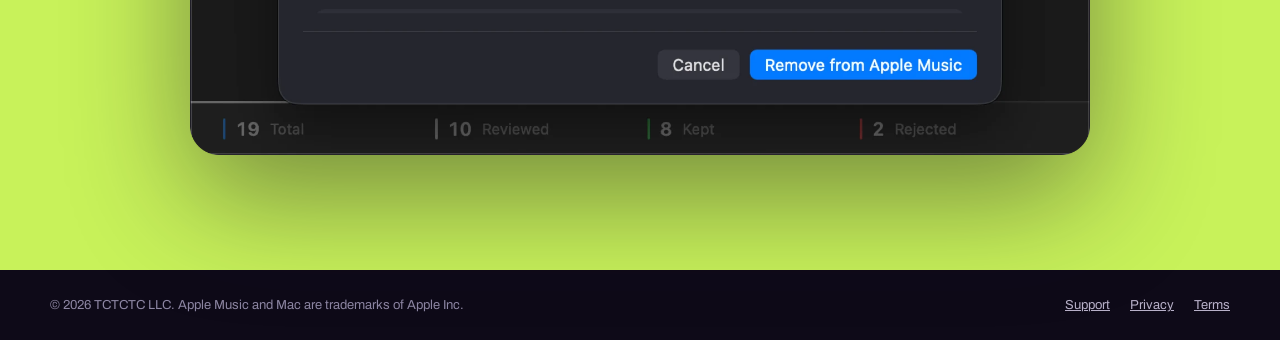
==== commit 3f08c26a: "Put the copy beside the app on wider screens From 960px the headline, lede and button sit on the lef" ====
--- a/index.html
+++ b/index.html
@@ -38,36 +38,40 @@
     </nav>
   </header>
 
-  <div class="tabs" role="tablist" aria-label="What Syfter sorts">
-    <button class="tab" role="tab" id="tab-am" aria-controls="showcase" aria-selected="true" data-index="0">Apple Music</button>
-    <button class="tab" role="tab" id="tab-folder" aria-controls="showcase" aria-selected="false" tabindex="-1" data-index="1">Any folder</button>
-    <button class="tab" role="tab" id="tab-samples" aria-controls="showcase" aria-selected="false" tabindex="-1" data-index="2">Samples</button>
-  </div>
+  <div class="hero-main">
+    <div class="hero-copy">
+      <div>
+        <h1>Keep what hits.<br><span class="accent">Bin the rest.</span></h1>
+        <p class="lede">A Mac app for sorting your music and samples. Listen to each file, then swipe right to keep it or left to move it out.</p>
+      </div>
+      <div class="cta-col">
+        <a class="btn" href="#notify">
+          <svg width="16" height="18" viewBox="0 0 16 18" fill="currentColor" aria-hidden="true"><path d="M13.2 9.6c0-2.3 1.9-3.4 2-3.5-1.1-1.6-2.8-1.8-3.4-1.8-1.4-.1-2.8.9-3.5.9-.7 0-1.8-.8-3-.8C3.7 4.4 2.2 5.3 1.4 6.8c-1.7 2.9-.4 7.2 1.2 9.6.8 1.2 1.7 2.4 3 2.4 1.2 0 1.6-.8 3.1-.8s1.8.8 3.1.8c1.3 0 2.1-1.2 2.9-2.3.9-1.3 1.3-2.6 1.3-2.7-.1 0-2.5-1-2.8-4.2zM10.9 2.8c.6-.8 1.1-1.9 1-3-.9 0-2.1.6-2.7 1.4-.6.7-1.1 1.8-1 2.9 1 .1 2.1-.5 2.7-1.3z"/></svg>
+          Coming soon to the Mac App Store
+        </a>
+        <span class="req">macOS 14 or later</span>
+      </div>
+    </div>
 
-  <div class="showcase" id="showcase" role="tabpanel" aria-labelledby="tab-am" tabindex="0">
-    <div class="showcase-glow" aria-hidden="true"></div>
-    <div class="showcase-stage">
-      <img class="shot" src="images/apple-music.webp" width="1626" height="1292" alt="Syfter reviewing Night Bus Home by Harbor Lights from Apple Music, with Reject and Keep on either side">
-      <img class="shot" src="images/folder.webp" width="1626" height="1292" loading="lazy" hidden alt="Syfter reviewing Midnight Rollers by Cold Harbour Sound from a music folder">
-      <img class="shot" src="images/samples.webp" width="1626" height="1292" loading="lazy" hidden alt="Syfter reviewing a Half Time Break 85 BPM sample">
-    </div>
-    <div class="showcase-caption" aria-live="off">
-      <span class="kicker" data-kicker>FOR LISTENERS</span>
-      <span class="caption" data-caption>Hear each track, then keep it or reject it. Nothing changes in Apple Music until you approve.</span>
-    </div>
-  </div>
+    <div class="hero-media">
+      <div class="tabs" role="tablist" aria-label="What Syfter sorts">
+        <button class="tab" role="tab" id="tab-am" aria-controls="showcase" aria-selected="true" data-index="0">Apple Music</button>
+        <button class="tab" role="tab" id="tab-folder" aria-controls="showcase" aria-selected="false" tabindex="-1" data-index="1">Any folder</button>
+        <button class="tab" role="tab" id="tab-samples" aria-controls="showcase" aria-selected="false" tabindex="-1" data-index="2">Samples</button>
+      </div>
 
-  <div class="hero-copy">
-    <div>
-      <h1>Keep what hits.<br><span class="accent">Bin the rest.</span></h1>
-      <p class="lede">A Mac app for sorting your music and samples. Listen to each file, then swipe right to keep it or left to move it out.</p>
-    </div>
-    <div class="cta-col">
-      <a class="btn" href="#notify">
-        <svg width="16" height="18" viewBox="0 0 16 18" fill="currentColor" aria-hidden="true"><path d="M13.2 9.6c0-2.3 1.9-3.4 2-3.5-1.1-1.6-2.8-1.8-3.4-1.8-1.4-.1-2.8.9-3.5.9-.7 0-1.8-.8-3-.8C3.7 4.4 2.2 5.3 1.4 6.8c-1.7 2.9-.4 7.2 1.2 9.6.8 1.2 1.7 2.4 3 2.4 1.2 0 1.6-.8 3.1-.8s1.8.8 3.1.8c1.3 0 2.1-1.2 2.9-2.3.9-1.3 1.3-2.6 1.3-2.7-.1 0-2.5-1-2.8-4.2zM10.9 2.8c.6-.8 1.1-1.9 1-3-.9 0-2.1.6-2.7 1.4-.6.7-1.1 1.8-1 2.9 1 .1 2.1-.5 2.7-1.3z"/></svg>
-        Coming soon to the Mac App Store
-      </a>
-      <span class="req">macOS 14 or later</span>
+      <div class="showcase" id="showcase" role="tabpanel" aria-labelledby="tab-am" tabindex="0">
+        <div class="showcase-glow" aria-hidden="true"></div>
+        <div class="showcase-stage">
+          <img class="shot" src="images/apple-music.webp" width="1626" height="1292" alt="Syfter reviewing Night Bus Home by Harbor Lights from Apple Music, with Reject and Keep on either side">
+          <img class="shot" src="images/folder.webp" width="1626" height="1292" loading="lazy" hidden alt="Syfter reviewing Midnight Rollers by Cold Harbour Sound from a music folder">
+          <img class="shot" src="images/samples.webp" width="1626" height="1292" loading="lazy" hidden alt="Syfter reviewing a Half Time Break 85 BPM sample">
+        </div>
+        <div class="showcase-caption" aria-live="off">
+          <span class="kicker" data-kicker>FOR LISTENERS</span>
+          <span class="caption" data-caption>Hear each track, then keep it or reject it. Nothing changes in Apple Music until you approve.</span>
+        </div>
+      </div>
     </div>
   </div>
 </section>
--- a/style.css
+++ b/style.css
@@ -65,6 +65,17 @@
 .btn--dark { background: var(--ink); color: var(--text); }
 .req { font-family: var(--mono); font-size: 11px; color: var(--faint); }
 
+/* Hero layout. Phones stack the app first and the copy under it; from 960px the copy sits on the
+   left and the app on the right. The headline comes first in the markup either way. */
+.hero-main { position: relative; width: 100%; display: flex; flex-direction: column; align-items: center; gap: clamp(16px, min(3.5vw, 4svh), 40px); }
+.hero-media { order: -1; width: 100%; display: flex; flex-direction: column; align-items: center; gap: clamp(16px, min(3.5vw, 4svh), 40px); }
+@media (min-width: 960px) {
+  .hero-main { max-width: var(--max); display: grid; grid-template-columns: minmax(0, 5fr) minmax(0, 7fr); align-items: center; gap: clamp(32px, 4vw, 64px); }
+  .hero-media { order: 0; }
+  .hero-copy { margin-top: 0; max-width: none; flex-direction: column; flex-wrap: nowrap; align-items: flex-start; gap: 28px; }
+  .hero-copy > div:first-child { flex: none; align-self: stretch; }
+}
+
 /* Ticker */
 .ticker { border-block: 1px solid #241d38; padding: 14px 0; overflow: hidden; font-family: var(--mono); font-size: 13px; letter-spacing: .06em; color: var(--faint); }
 /* Each half holds the phrase four times (about 3,800px), so the loop never shows an end, even on an ultrawide screen. */
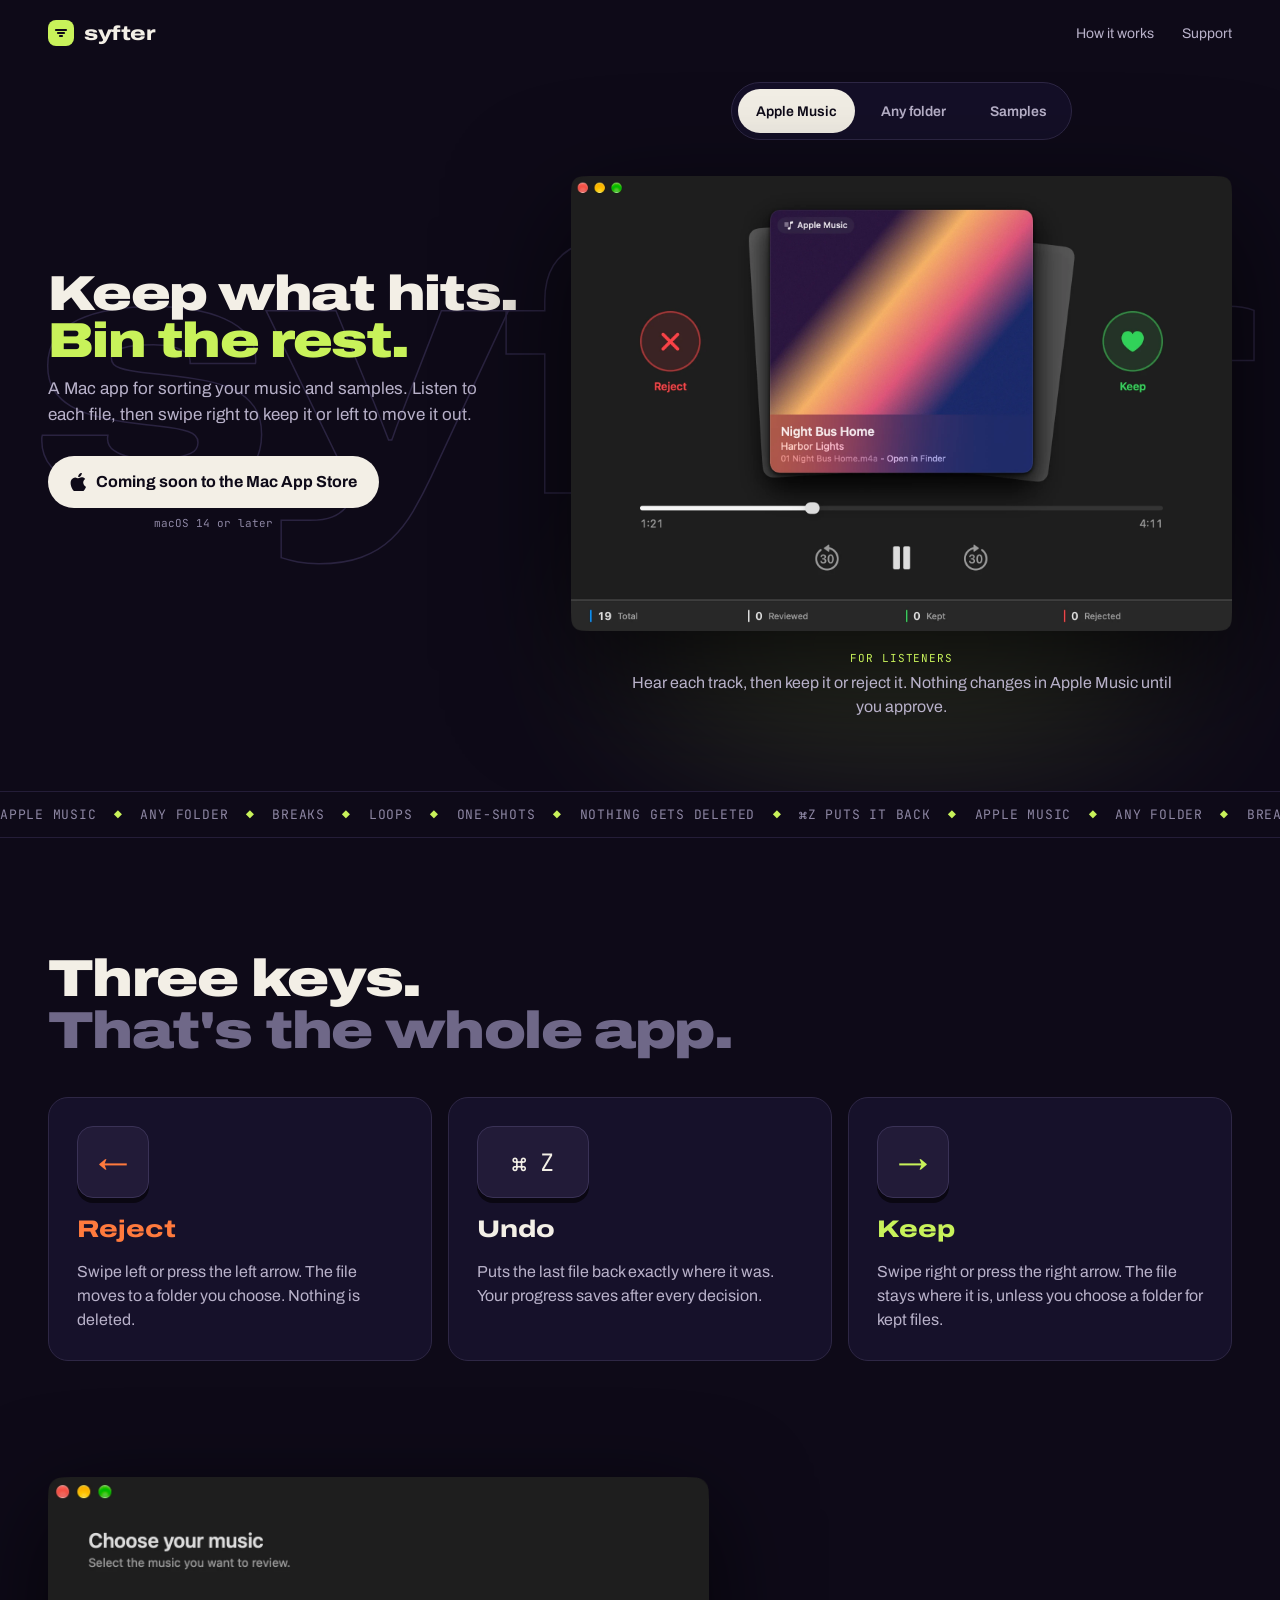
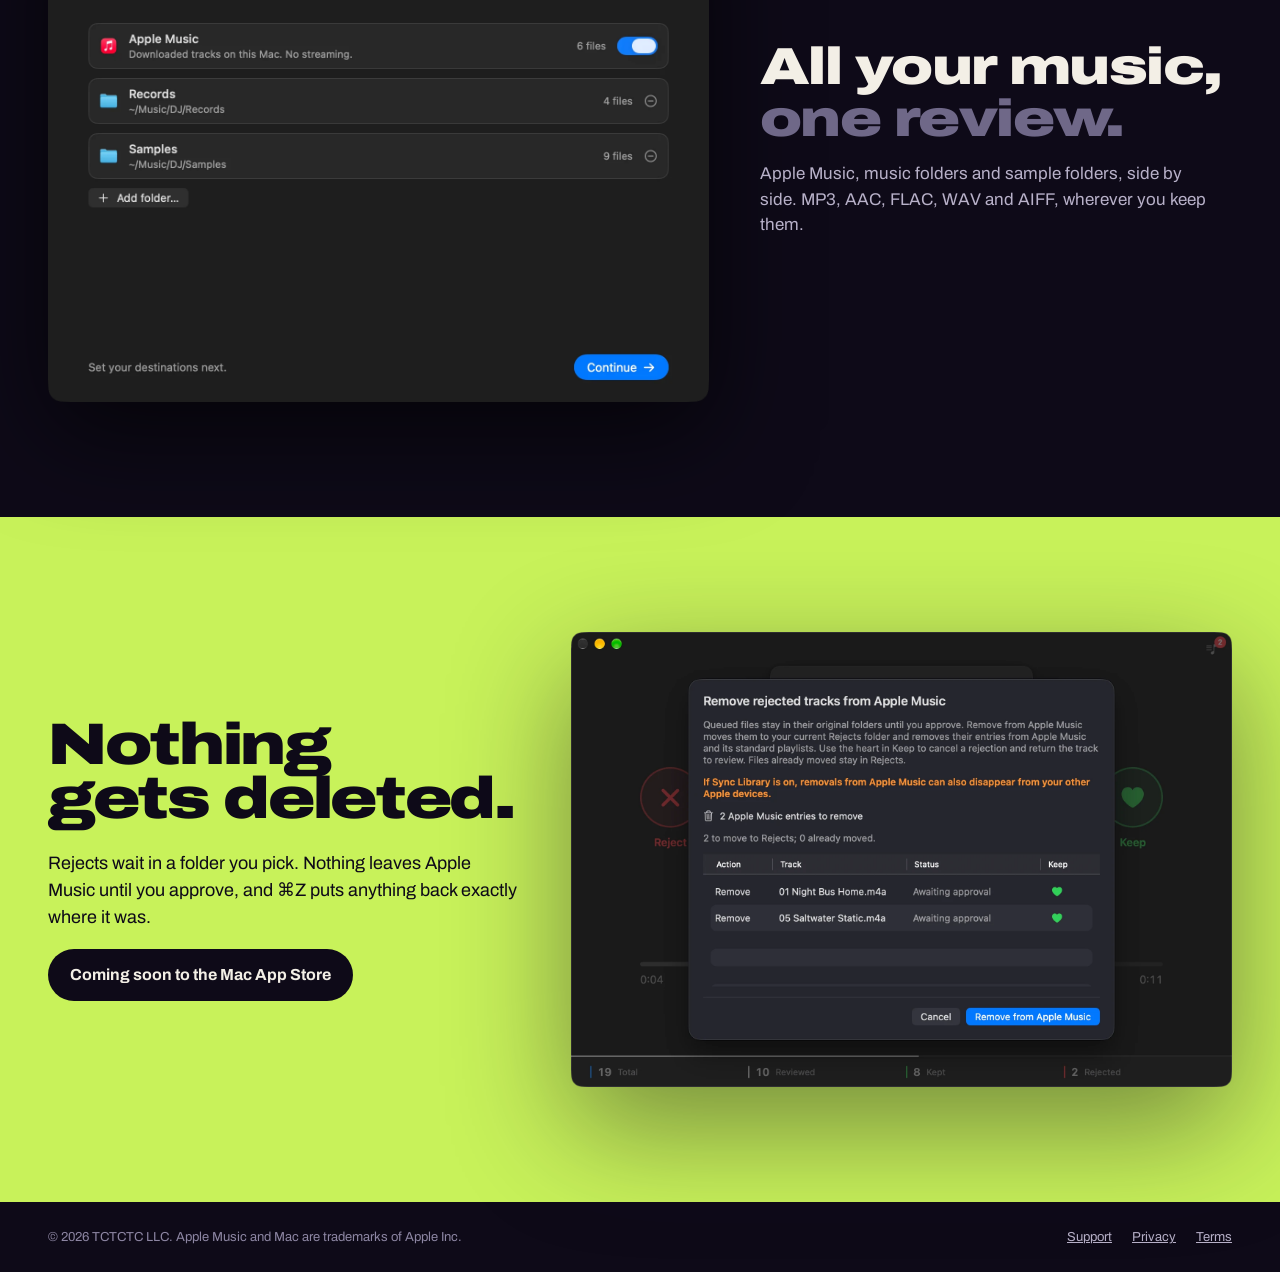
==== commit ea4dc0bf: "Use clean window captures with true transparent corners The app images are now screen captures of th" ====
--- a/index.html
+++ b/index.html
@@ -63,9 +63,9 @@
       <div class="showcase" id="showcase" role="tabpanel" aria-labelledby="tab-am" tabindex="0">
         <div class="showcase-glow" aria-hidden="true"></div>
         <div class="showcase-stage">
-          <img class="shot" src="images/apple-music.webp" width="1626" height="1292" alt="Syfter reviewing Night Bus Home by Harbor Lights from Apple Music, with Reject and Keep on either side">
-          <img class="shot" src="images/folder.webp" width="1626" height="1292" loading="lazy" hidden alt="Syfter reviewing Midnight Rollers by Cold Harbour Sound from a music folder">
-          <img class="shot" src="images/samples.webp" width="1626" height="1292" loading="lazy" hidden alt="Syfter reviewing a Half Time Break 85 BPM sample">
+          <img class="shot" src="images/apple-music.webp" width="1800" height="1240" alt="Syfter reviewing Night Bus Home by Harbor Lights from Apple Music, with Reject and Keep on either side">
+          <img class="shot" src="images/folder.webp" width="1800" height="1240" loading="lazy" hidden alt="Syfter reviewing Midnight Rollers by Cold Harbour Sound from a music folder">
+          <img class="shot" src="images/samples.webp" width="1800" height="1240" loading="lazy" hidden alt="Syfter reviewing a Half Time Break 85 BPM sample">
         </div>
         <div class="showcase-caption" aria-live="off">
           <span class="kicker" data-kicker>FOR LISTENERS</span>
@@ -112,7 +112,7 @@
       <h2>All your music,<br><span class="dim">one review.</span></h2>
       <p class="lede">Apple Music, music folders and sample folders, side by side. MP3, AAC, FLAC, WAV and AIFF, wherever you keep them.</p>
     </div>
-    <img src="images/choose-music.webp" width="1626" height="1292" loading="lazy" alt="Syfter's Choose your music screen, with Apple Music, a Records folder and a Samples folder selected">
+    <img src="images/choose-music.webp" width="1440" height="1144" loading="lazy" alt="Syfter's Choose your music screen, with Apple Music, a Records folder and a Samples folder selected">
   </div>
 </section>
 
@@ -125,7 +125,7 @@
         <a class="btn btn--dark" href="#top">Coming soon to the Mac App Store</a>
       </div>
     </div>
-    <img src="images/approve.webp" width="1626" height="1292" loading="lazy" alt="Syfter's approval sheet listing rejected tracks awaiting approval before removal from Apple Music">
+    <img src="images/approve.webp" width="1800" height="1240" loading="lazy" alt="Syfter's approval sheet listing rejected tracks awaiting approval before removal from Apple Music">
   </div>
 </section>
 
--- a/style.css
+++ b/style.css
@@ -14,7 +14,7 @@
   --display: 'Archivo', system-ui, sans-serif;
   --mono: 'JetBrains Mono', ui-monospace, monospace;
   --gutter: clamp(16px, 4vw, 48px);
-  --max: 1180px;
+  --max: 1920px;
 }
 *, *::before, *::after { box-sizing: border-box; }
 html { scroll-behavior: smooth; }
@@ -41,9 +41,10 @@
 .tab { min-height: 44px; padding: 0 18px; border-radius: 999px; border: 0; cursor: pointer; font: 600 14px var(--display); background: transparent; color: var(--muted); transition: background .2s, color .2s; }
 .tab[aria-selected="true"] { background: var(--text); color: var(--ink); }
 .tab:focus-visible { outline: 2px solid var(--accent); outline-offset: 2px; }
-/* The whole app window fits on the first screen: its width follows the screen height (the crops
-   are 1626 x 1292), never wider than 900px and never narrower than 380px, about 300px tall. */
-.showcase { position: relative; margin: 0; width: 100%; max-width: 900px; max-width: min(900px, max(380px, (100svh - 190px) * 1.2585)); }
+/* The whole app window fits on the first screen: its width follows the screen height (the hero
+   captures are the 900 x 620 window at 2x, 1800 x 1240), never wider than 1200px and never
+   narrower than 380px, about 260px tall. */
+.showcase { position: relative; margin: 0; width: 100%; max-width: 1200px; max-width: min(1200px, max(380px, (100svh - 190px) * 1.4516)); }
 .showcase-glow { position: absolute; left: 8%; right: 8%; bottom: -6%; height: 40%; background: var(--accent); opacity: .16; filter: blur(80px); border-radius: 50%; }
 .showcase-stage { position: relative; display: grid; }
 /* A true crossfade: the outgoing image keeps its visibility until its fade has finished. */
@@ -97,19 +98,34 @@
 .key-card p { margin: 0; color: var(--muted); font-size: 16px; line-height: 1.5; }
 .is-reject { color: var(--reject); }
 .is-keep { color: var(--accent); }
-.split { display: flex; flex-wrap: wrap; align-items: center; gap: clamp(32px, 5vw, 64px); }
-.split > div { flex: 1 1 320px; display: flex; flex-direction: column; gap: 16px; }
-.split > img { flex: 1 1 520px; min-width: 0; filter: drop-shadow(0 30px 50px rgba(0,0,0,.65)); }
+.split { display: flex; flex-direction: column; gap: clamp(32px, 5vw, 64px); }
+.split > div { display: flex; flex-direction: column; gap: 16px; container-type: inline-size; }
+/* Phones show the window first, then the copy. */
+.split > img { order: -1; width: 100%; min-width: 0; filter: drop-shadow(0 30px 50px rgba(0,0,0,.65)); }
+/* Each line stays on one row: "All your music," is 8.87em wide, so the heading is sized to its column. */
+.split h2 { white-space: nowrap; font-size: clamp(26px, 11.1cqi, 52px); }
 
 /* Trust */
 .trust { background: var(--accent); color: var(--ink); }
 .trust .wrap { display: flex; flex-direction: column; gap: clamp(40px, 6vw, 72px); }
-.trust-head { display: flex; flex-wrap: wrap; align-items: flex-end; justify-content: space-between; gap: 32px; }
-.trust h2 { flex: 1 1 480px; font-size: clamp(44px, 8vw, 110px); letter-spacing: -.045em; line-height: .88; }
+.trust-head { display: flex; flex-wrap: wrap; align-items: flex-end; justify-content: space-between; gap: 32px; container-type: inline-size; }
+/* "gets deleted." is 7.96em wide; the heading is sized to its column so neither line wraps. */
+.trust h2 { flex: 1 1 480px; white-space: nowrap; font-size: clamp(26px, 12.4cqi, 60px); letter-spacing: -.04em; line-height: .92; }
 .trust-copy { flex: 0 1 380px; display: flex; flex-direction: column; gap: 18px; }
 .trust-copy p { margin: 0; font-size: 18px; line-height: 1.5; }
 .trust-copy .btn { align-self: flex-start; }
-.trust img { width: 100%; max-width: 900px; margin: 0 auto; filter: drop-shadow(0 40px 60px rgba(14,10,24,.45)); }
+.trust img { order: -1; width: 100%; max-width: 900px; margin: 0 auto; filter: drop-shadow(0 40px 60px rgba(14,10,24,.45)); }
+/* From 960px the trust section matches the hero: copy on the left, the window on the right. */
+/* From 960px the hero, "All your music" and the trust section share one grid: copy in the left
+   5/12, the window filling the right 7/12, so all three windows are the same width. */
+@media (min-width: 960px) {
+  .split, .trust .wrap { display: grid; grid-template-columns: minmax(0, 5fr) minmax(0, 7fr); align-items: center; gap: clamp(32px, 4vw, 64px); }
+  .trust img { order: 0; max-width: none; }
+  /* "All your music" mirrors the others: the window on the left, the copy on the right. */
+  .split { grid-template-columns: minmax(0, 7fr) minmax(0, 5fr); }
+  .trust-head { flex-direction: column; flex-wrap: nowrap; align-items: flex-start; gap: 24px; }
+  .trust h2, .trust-copy { flex: none; }
+}
 
 /* Footer */
 .site-footer { padding: 28px var(--gutter); }
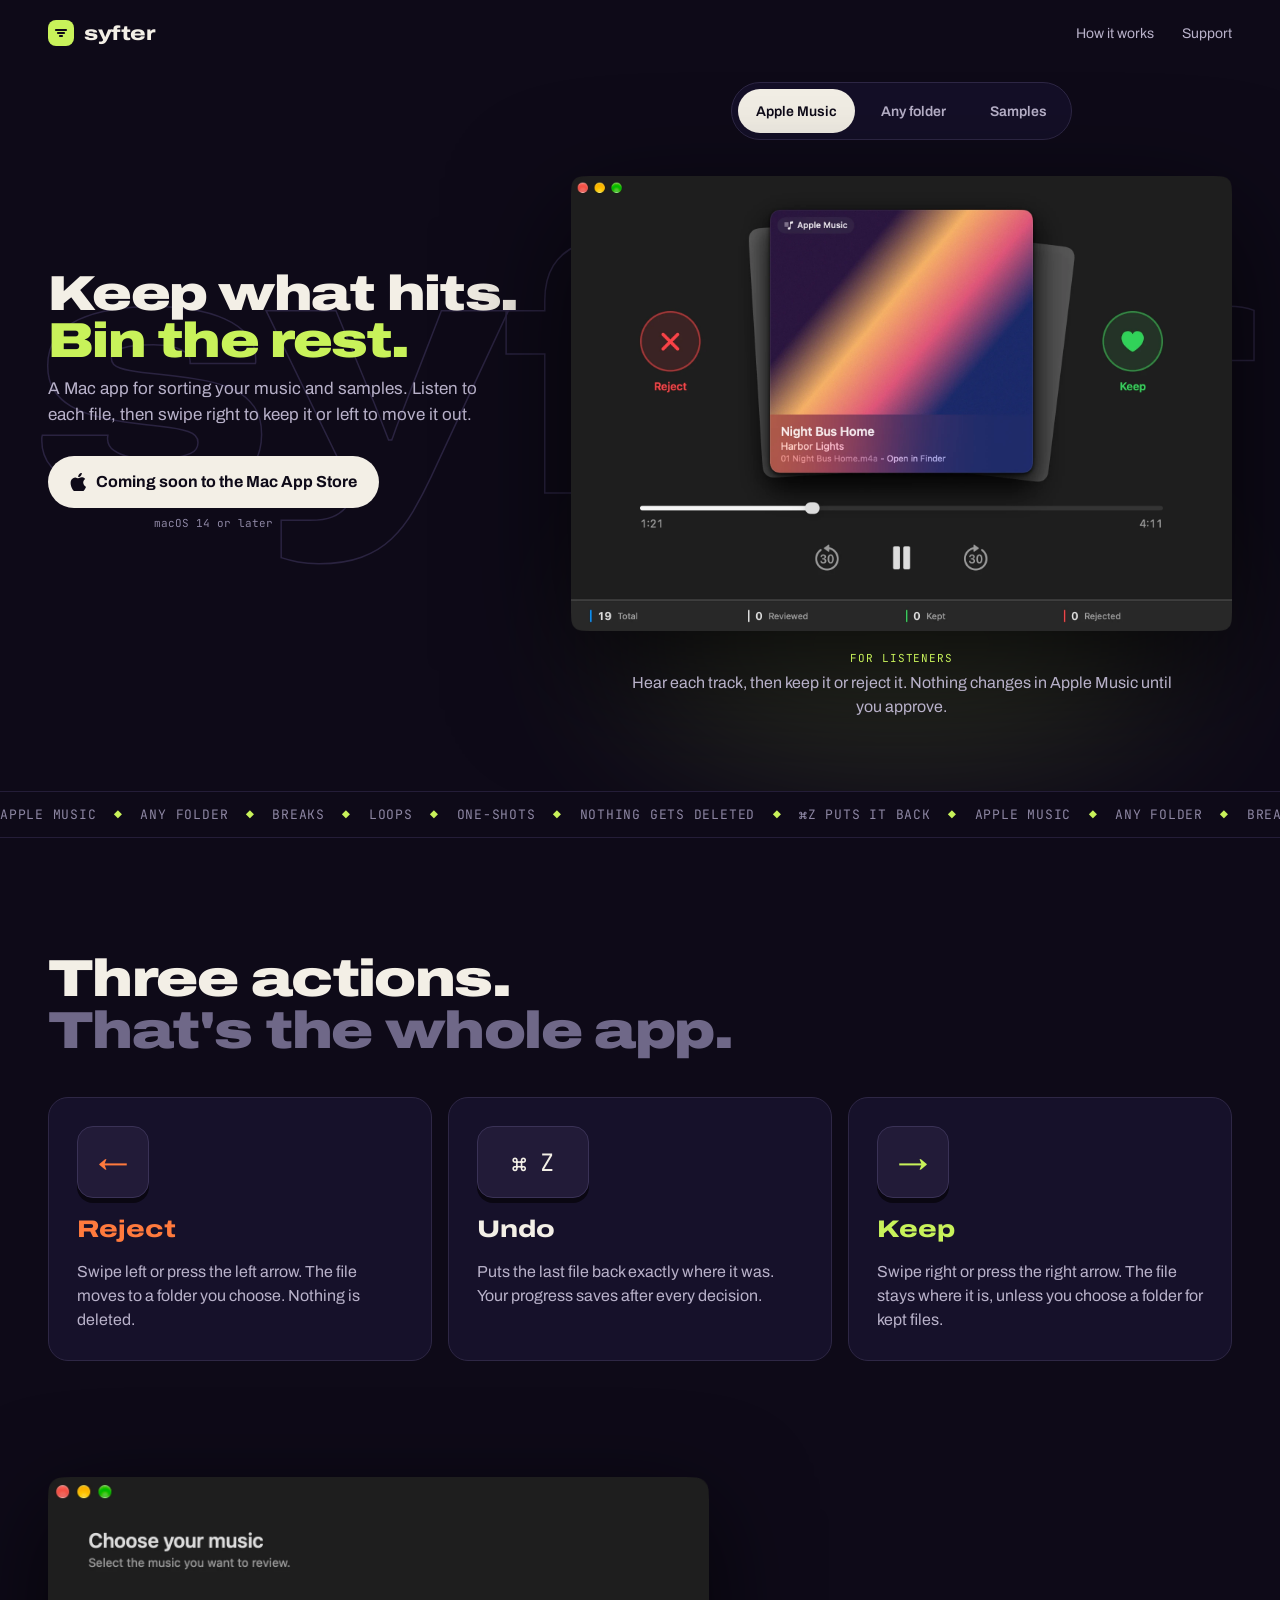
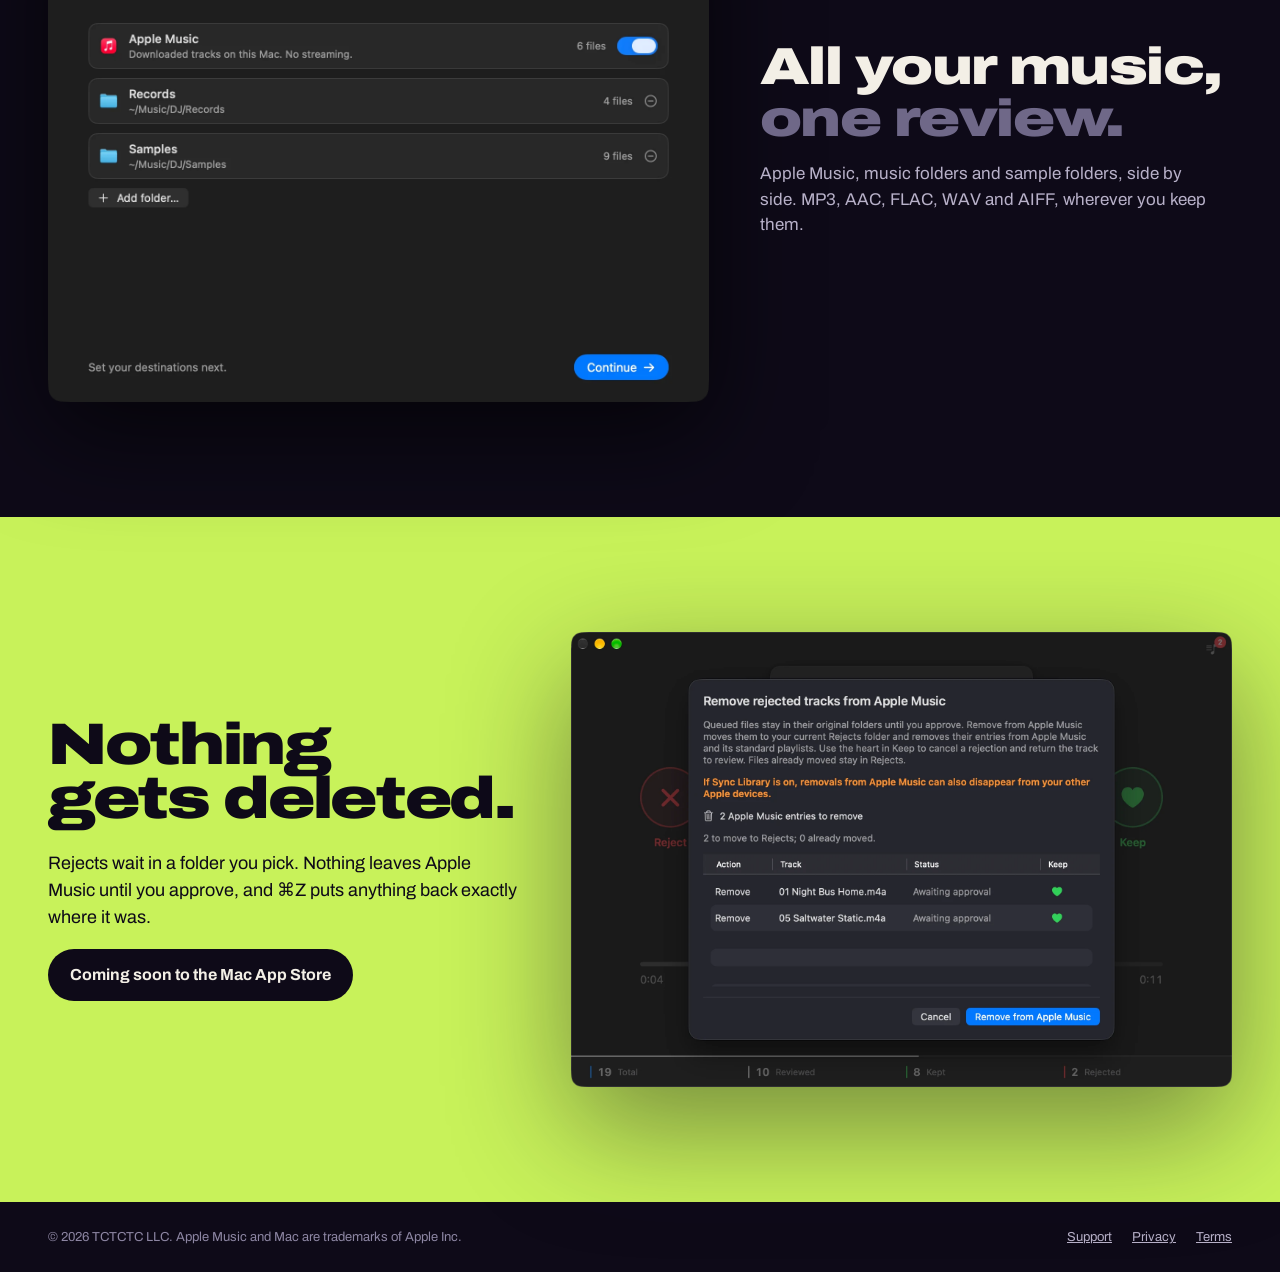
==== commit ce8eefbb: "Say "Three actions" in How it works Command-Z is two keys, so "Three keys" was wrong.  Co-Authored-B" ====
--- a/index.html
+++ b/index.html
@@ -85,7 +85,7 @@
 
 <section class="section" id="how">
   <div class="wrap">
-    <h2>Three keys.<br><span class="dim">That's the whole app.</span></h2>
+    <h2>Three actions.<br><span class="dim">That's the whole app.</span></h2>
     <div class="keys">
       <div class="key-card">
         <div class="keycap is-reject" aria-hidden="true">←</div>
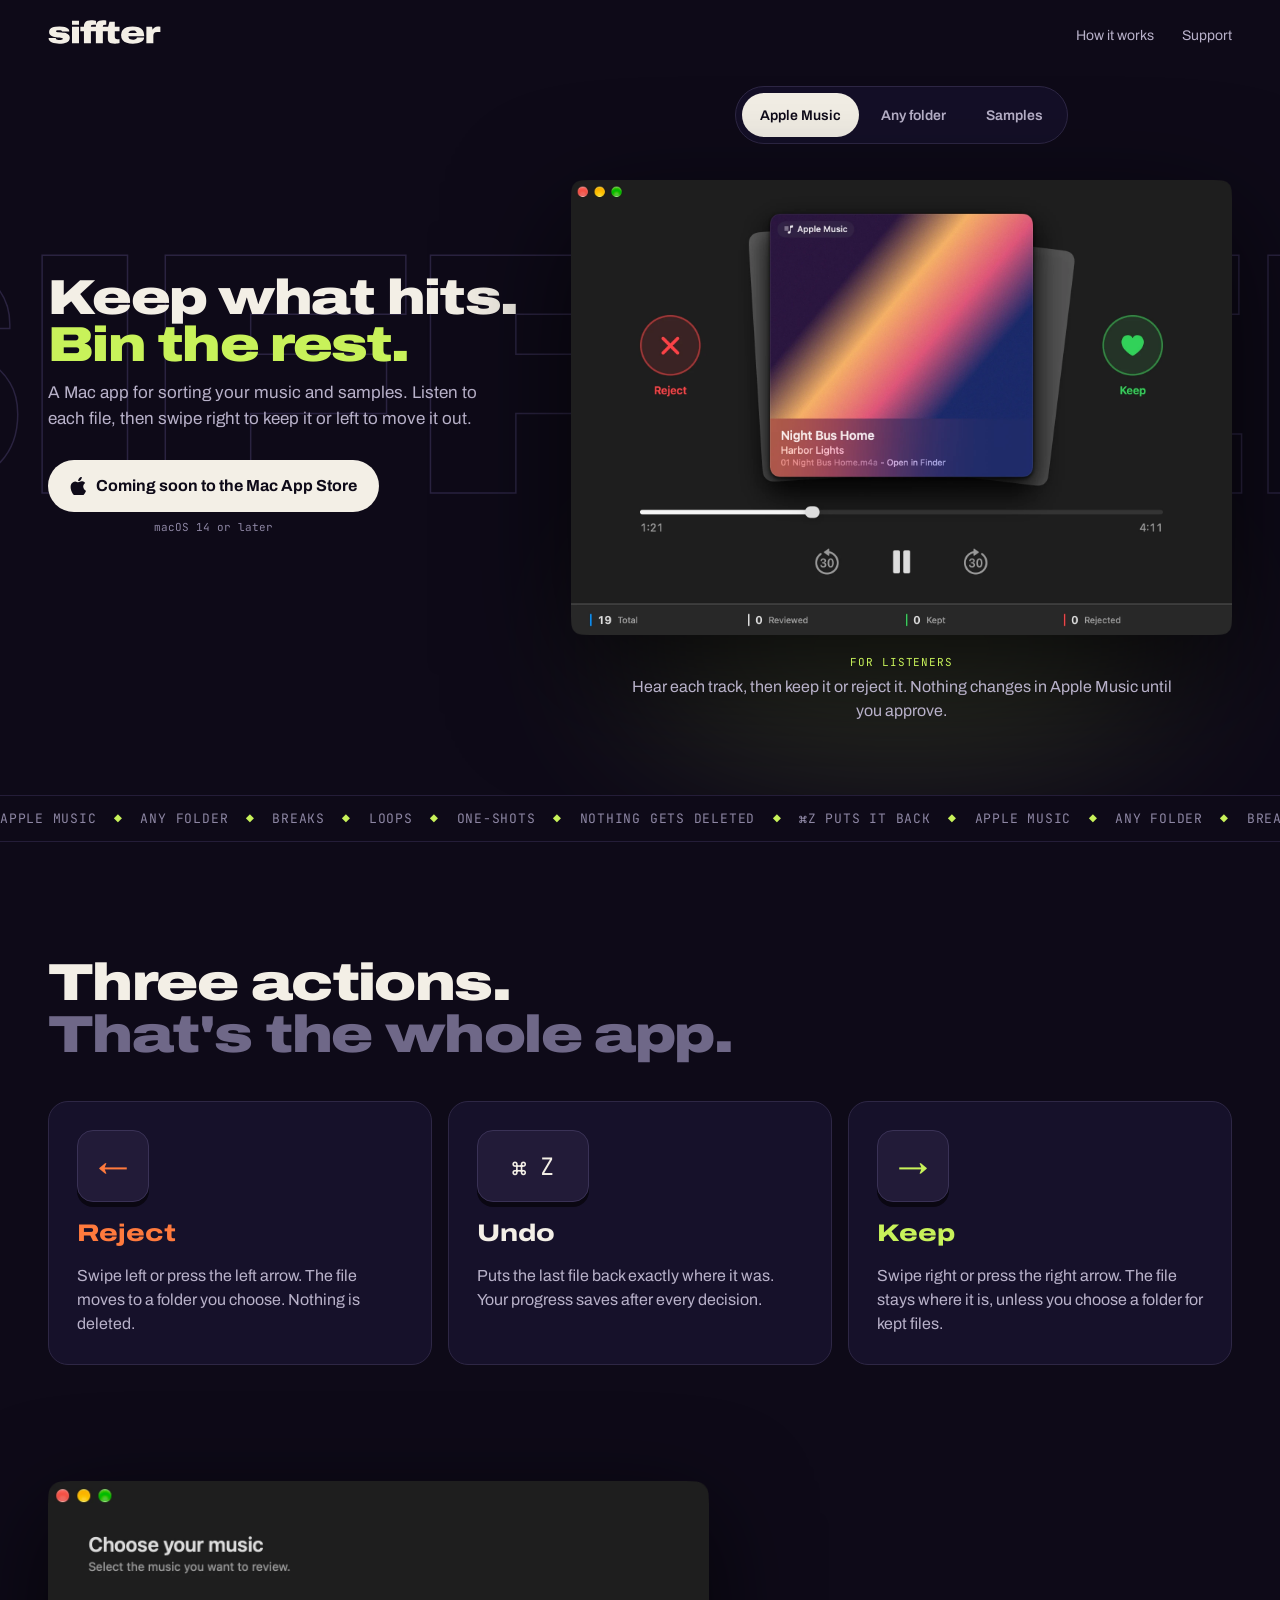
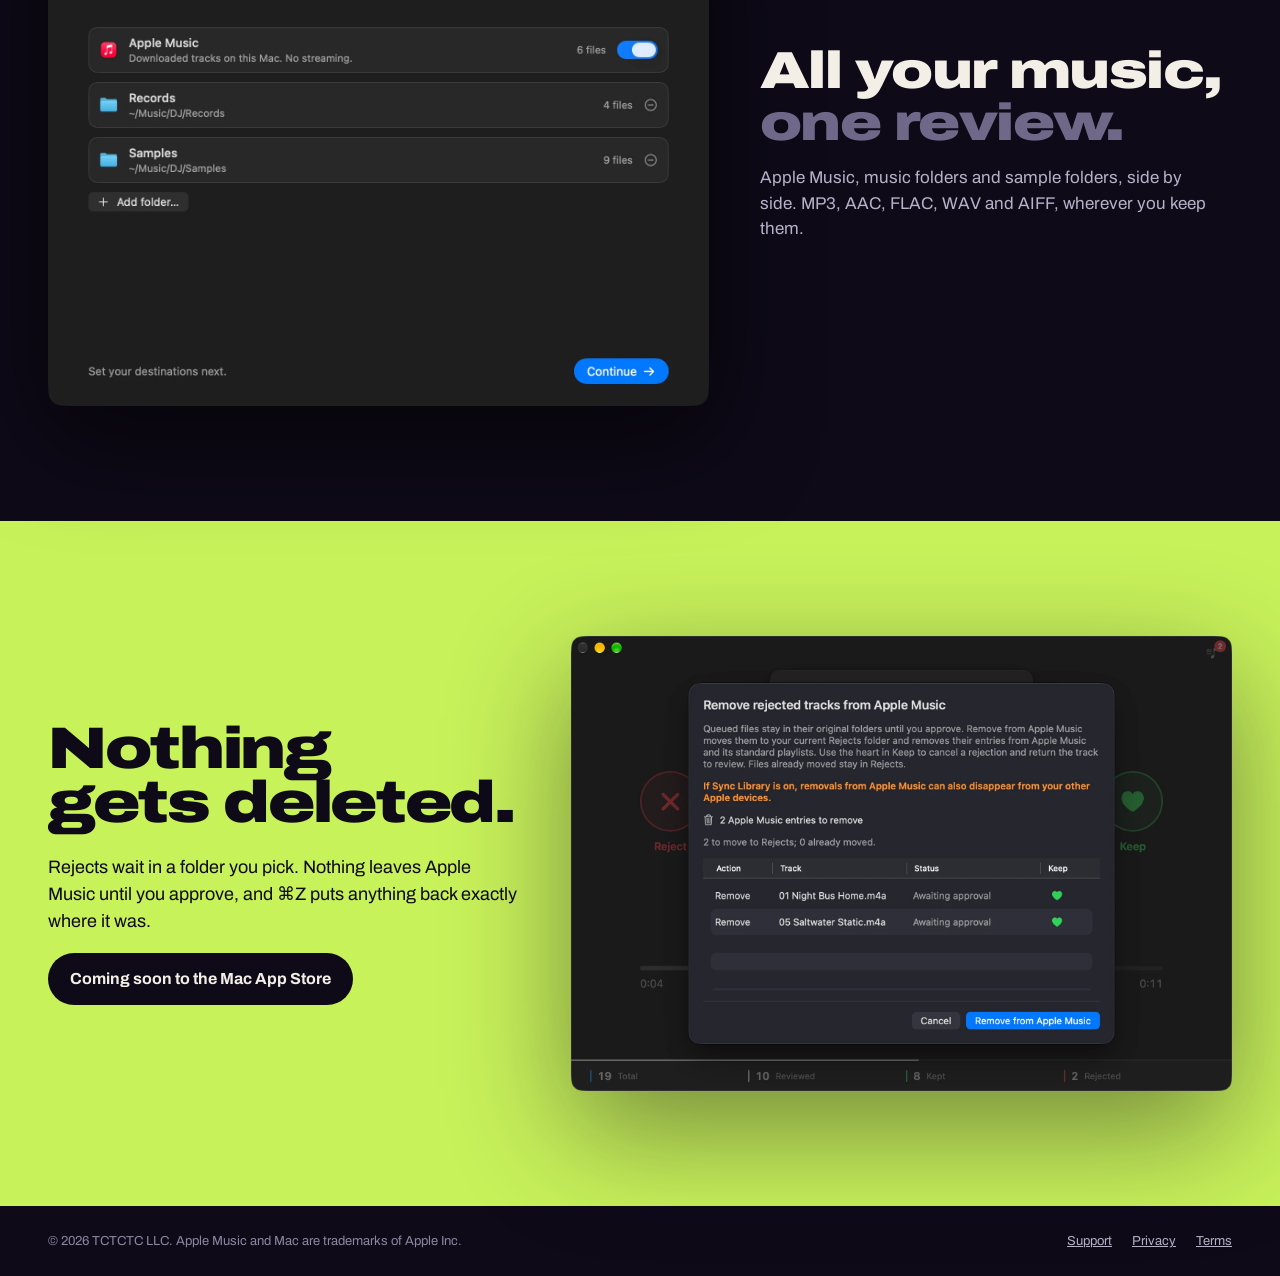
==== commit 9283f486: "Rename the site to Siffter with the new wordmark and icons Swap the header mark for the siffter word" ====
--- a/index.html
+++ b/index.html
@@ -3,17 +3,19 @@
 <head>
   <meta charset="utf-8">
   <meta name="viewport" content="width=device-width, initial-scale=1">
-  <title>Syfter: sort your music and samples on Mac</title>
-  <meta name="description" content="Syfter is a Mac app for sorting Apple Music, any folder of music, and your samples. Listen to each file, then keep it or reject it.">
+  <title>Siffter: sort your music and samples on Mac</title>
+  <meta name="description" content="Siffter is a Mac app for sorting Apple Music, any folder of music, and your samples. Listen to each file, then keep it or reject it.">
   <link rel="canonical" href="https://syfter.app/">
   <meta property="og:type" content="website">
   <meta property="og:url" content="https://syfter.app/">
-  <meta property="og:title" content="Syfter">
+  <meta property="og:title" content="Siffter">
   <meta property="og:description" content="Keep the tracks you love. Clear out the rest.">
   <meta property="og:image" content="https://syfter.app/images/social.jpg">
   <meta name="twitter:card" content="summary_large_image">
   <meta name="theme-color" content="#0e0a18">
-  <link rel="icon" href="/favicon.svg" type="image/svg+xml">
+  <link rel="icon" href="/images/brand/favicon.svg" type="image/svg+xml">
+  <link rel="icon" href="/images/brand/favicon-32.png" sizes="32x32" type="image/png">
+  <link rel="apple-touch-icon" href="/images/brand/apple-touch-icon.png">
   <link rel="preconnect" href="https://fonts.googleapis.com">
   <link rel="preconnect" href="https://fonts.gstatic.com" crossorigin>
   <link rel="stylesheet" href="https://fonts.googleapis.com/css2?family=Archivo:wdth,wght@62..125,100..900&family=JetBrains+Mono:wght@400;600&display=swap">
@@ -23,14 +25,11 @@
 <body>
 
 <section class="hero" id="top">
-  <div class="hero-word" aria-hidden="true">syfter</div>
+  <div class="hero-word" aria-hidden="true">SIFFTER</div>
 
   <header class="site-header wrap">
     <a class="brand" href="#top">
-      <span class="brand-mark" aria-hidden="true">
-        <svg width="16" height="16" viewBox="0 0 16 16" fill="none" stroke="#0e0a18" stroke-width="2.2" stroke-linecap="round"><path d="M3 5h10M5 8h6M7 11h2"/></svg>
-      </span>
-      syfter
+      <img src="/images/brand/siffter-wordmark-cream.svg" width="3623" height="960" alt="siffter">
     </a>
     <nav class="site-nav" aria-label="Primary">
       <a href="#how">How it works</a>
@@ -54,7 +53,7 @@
     </div>
 
     <div class="hero-media">
-      <div class="tabs" role="tablist" aria-label="What Syfter sorts">
+      <div class="tabs" role="tablist" aria-label="What Siffter sorts">
         <button class="tab" role="tab" id="tab-am" aria-controls="showcase" aria-selected="true" data-index="0">Apple Music</button>
         <button class="tab" role="tab" id="tab-folder" aria-controls="showcase" aria-selected="false" tabindex="-1" data-index="1">Any folder</button>
         <button class="tab" role="tab" id="tab-samples" aria-controls="showcase" aria-selected="false" tabindex="-1" data-index="2">Samples</button>
@@ -63,9 +62,9 @@
       <div class="showcase" id="showcase" role="tabpanel" aria-labelledby="tab-am" tabindex="0">
         <div class="showcase-glow" aria-hidden="true"></div>
         <div class="showcase-stage">
-          <img class="shot" src="images/apple-music.webp" width="1800" height="1240" alt="Syfter reviewing Night Bus Home by Harbor Lights from Apple Music, with Reject and Keep on either side">
-          <img class="shot" src="images/folder.webp" width="1800" height="1240" loading="lazy" hidden alt="Syfter reviewing Midnight Rollers by Cold Harbour Sound from a music folder">
-          <img class="shot" src="images/samples.webp" width="1800" height="1240" loading="lazy" hidden alt="Syfter reviewing a Half Time Break 85 BPM sample">
+          <img class="shot" src="images/apple-music.webp" width="1800" height="1240" alt="Siffter reviewing Night Bus Home by Harbor Lights from Apple Music, with Reject and Keep on either side">
+          <img class="shot" src="images/folder.webp" width="1800" height="1240" loading="lazy" hidden alt="Siffter reviewing Midnight Rollers by Cold Harbour Sound from a music folder">
+          <img class="shot" src="images/samples.webp" width="1800" height="1240" loading="lazy" hidden alt="Siffter reviewing a Half Time Break 85 BPM sample">
         </div>
         <div class="showcase-caption" aria-live="off">
           <span class="kicker" data-kicker>FOR LISTENERS</span>
@@ -112,7 +111,7 @@
       <h2>All your music,<br><span class="dim">one review.</span></h2>
       <p class="lede">Apple Music, music folders and sample folders, side by side. MP3, AAC, FLAC, WAV and AIFF, wherever you keep them.</p>
     </div>
-    <img src="images/choose-music.webp" width="1440" height="1144" loading="lazy" alt="Syfter's Choose your music screen, with Apple Music, a Records folder and a Samples folder selected">
+    <img src="images/choose-music.webp" width="1440" height="1144" loading="lazy" alt="Siffter's Choose your music screen, with Apple Music, a Records folder and a Samples folder selected">
   </div>
 </section>
 
@@ -125,7 +124,7 @@
         <a class="btn btn--dark" href="#top">Coming soon to the Mac App Store</a>
       </div>
     </div>
-    <img src="images/approve.webp" width="1800" height="1240" loading="lazy" alt="Syfter's approval sheet listing rejected tracks awaiting approval before removal from Apple Music">
+    <img src="images/approve.webp" width="1800" height="1240" loading="lazy" alt="Siffter's approval sheet listing rejected tracks awaiting approval before removal from Apple Music">
   </div>
 </section>
 
--- a/style.css
+++ b/style.css
@@ -28,17 +28,17 @@
 
 /* Header */
 .site-header { position: relative; z-index: 2; display: flex; justify-content: space-between; align-items: center; gap: 16px; }
-.brand { display: flex; align-items: center; gap: 10px; text-decoration: none; font-weight: 800; font-stretch: 125%; font-size: 20px; letter-spacing: -.02em; }
-.brand-mark { width: 26px; height: 26px; border-radius: 8px; background: var(--accent); display: grid; place-items: center; }
+.brand { display: block; line-height: 0; }
+.brand img { height: 30px; width: auto; }
 .site-nav { display: flex; gap: clamp(12px, 2.5vw, 28px); font-size: 14px; }
 .site-nav a { color: var(--muted); text-decoration: none; }
 .site-nav a:hover { color: var(--text); }
 
 /* Hero */
 .hero { position: relative; padding: 20px var(--gutter) 72px; display: flex; flex-direction: column; align-items: center; gap: clamp(24px, 3.5vw, 40px); gap: clamp(16px, min(3.5vw, 4svh), 40px); overflow: hidden; }
-.hero-word { position: absolute; left: 50%; top: clamp(150px, 20vw, 240px); transform: translateX(-50%); font-size: clamp(120px, 27vw, 400px); font-weight: 800; font-stretch: 125%; letter-spacing: -.02em; line-height: .8; color: transparent; -webkit-text-stroke: 1.5px var(--outline); white-space: nowrap; pointer-events: none; user-select: none; }
-.tabs { position: relative; display: flex; flex-wrap: wrap; justify-content: center; gap: 8px; padding: 6px; border-radius: 999px; background: rgba(22,17,42,.85); border: 1px solid var(--line); }
-.tab { min-height: 44px; padding: 0 18px; border-radius: 999px; border: 0; cursor: pointer; font: 600 14px var(--display); background: transparent; color: var(--muted); transition: background .2s, color .2s; }
+.hero-word { position: absolute; left: 50%; top: clamp(150px, 20vw, 240px); transform: translateX(-50%); font-size: clamp(120px, 27vw, 400px); font-weight: 900; font-stretch: 125%; letter-spacing: -.04em; line-height: .8; color: transparent; -webkit-text-stroke: 1.5px var(--outline); white-space: nowrap; pointer-events: none; user-select: none; }
+.tabs { position: relative; display: flex; flex-wrap: nowrap; max-width: 100%; justify-content: center; gap: 4px; padding: 6px; border-radius: 999px; background: rgba(22,17,42,.85); border: 1px solid var(--line); }
+.tab { min-height: 44px; padding: 0 clamp(10px, 3.2vw, 18px); white-space: nowrap; border-radius: 999px; border: 0; cursor: pointer; font: 600 clamp(13px, 3.6vw, 14px) var(--display); background: transparent; color: var(--muted); transition: background .2s, color .2s; }
 .tab[aria-selected="true"] { background: var(--text); color: var(--ink); }
 .tab:focus-visible { outline: 2px solid var(--accent); outline-offset: 2px; }
 /* The whole app window fits on the first screen: its width follows the screen height (the hero
